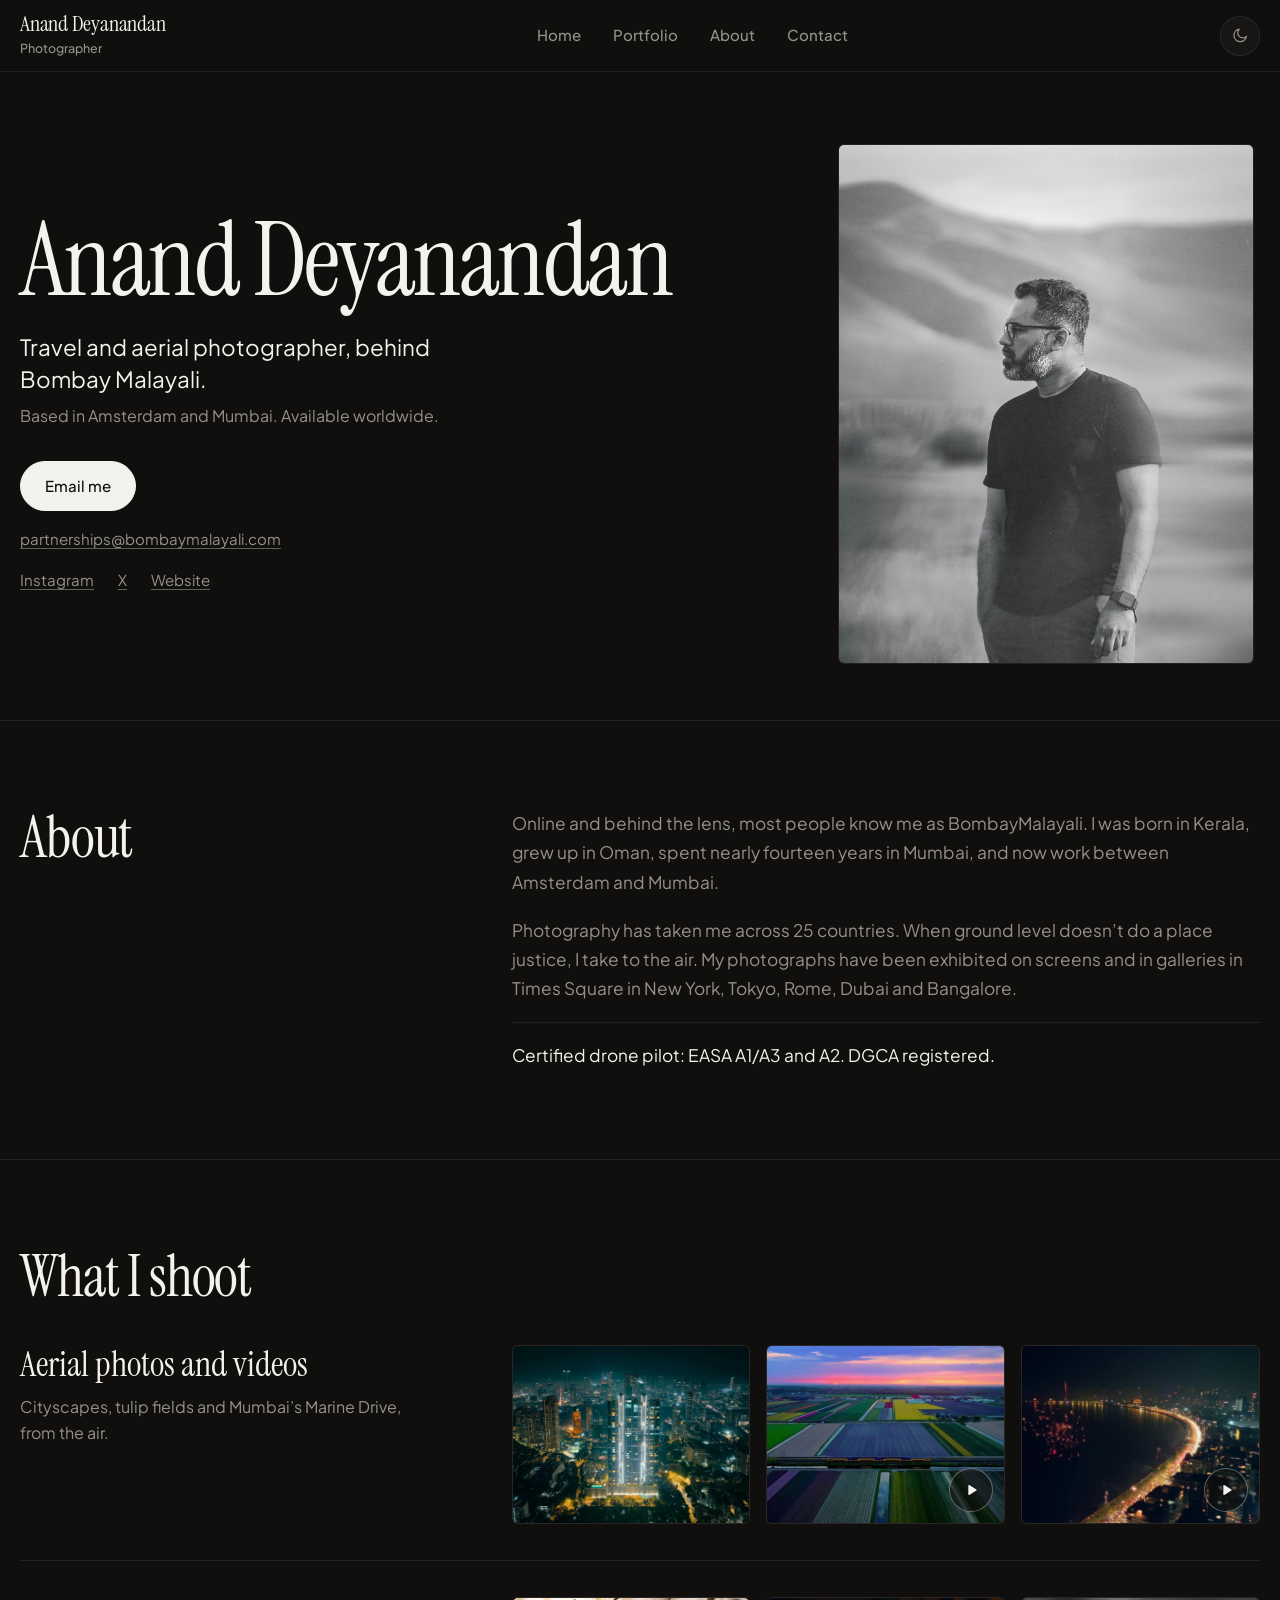
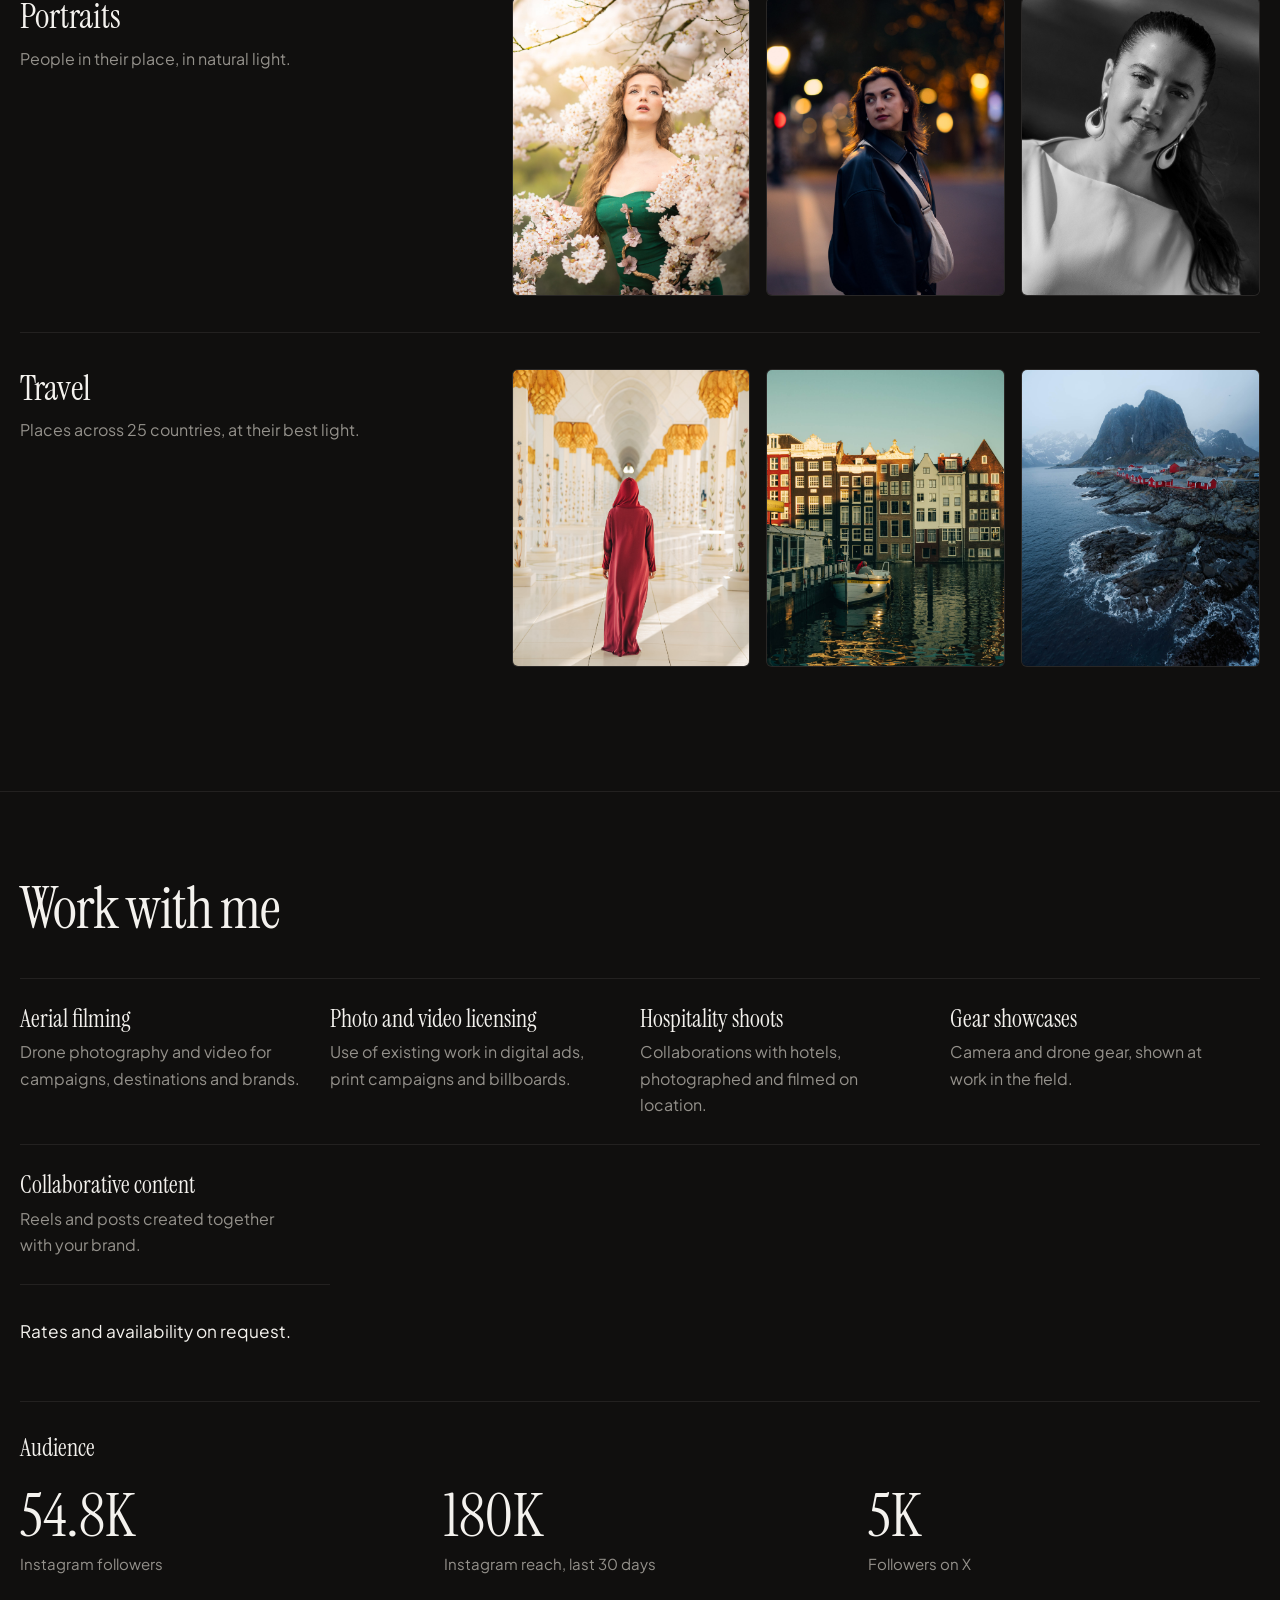
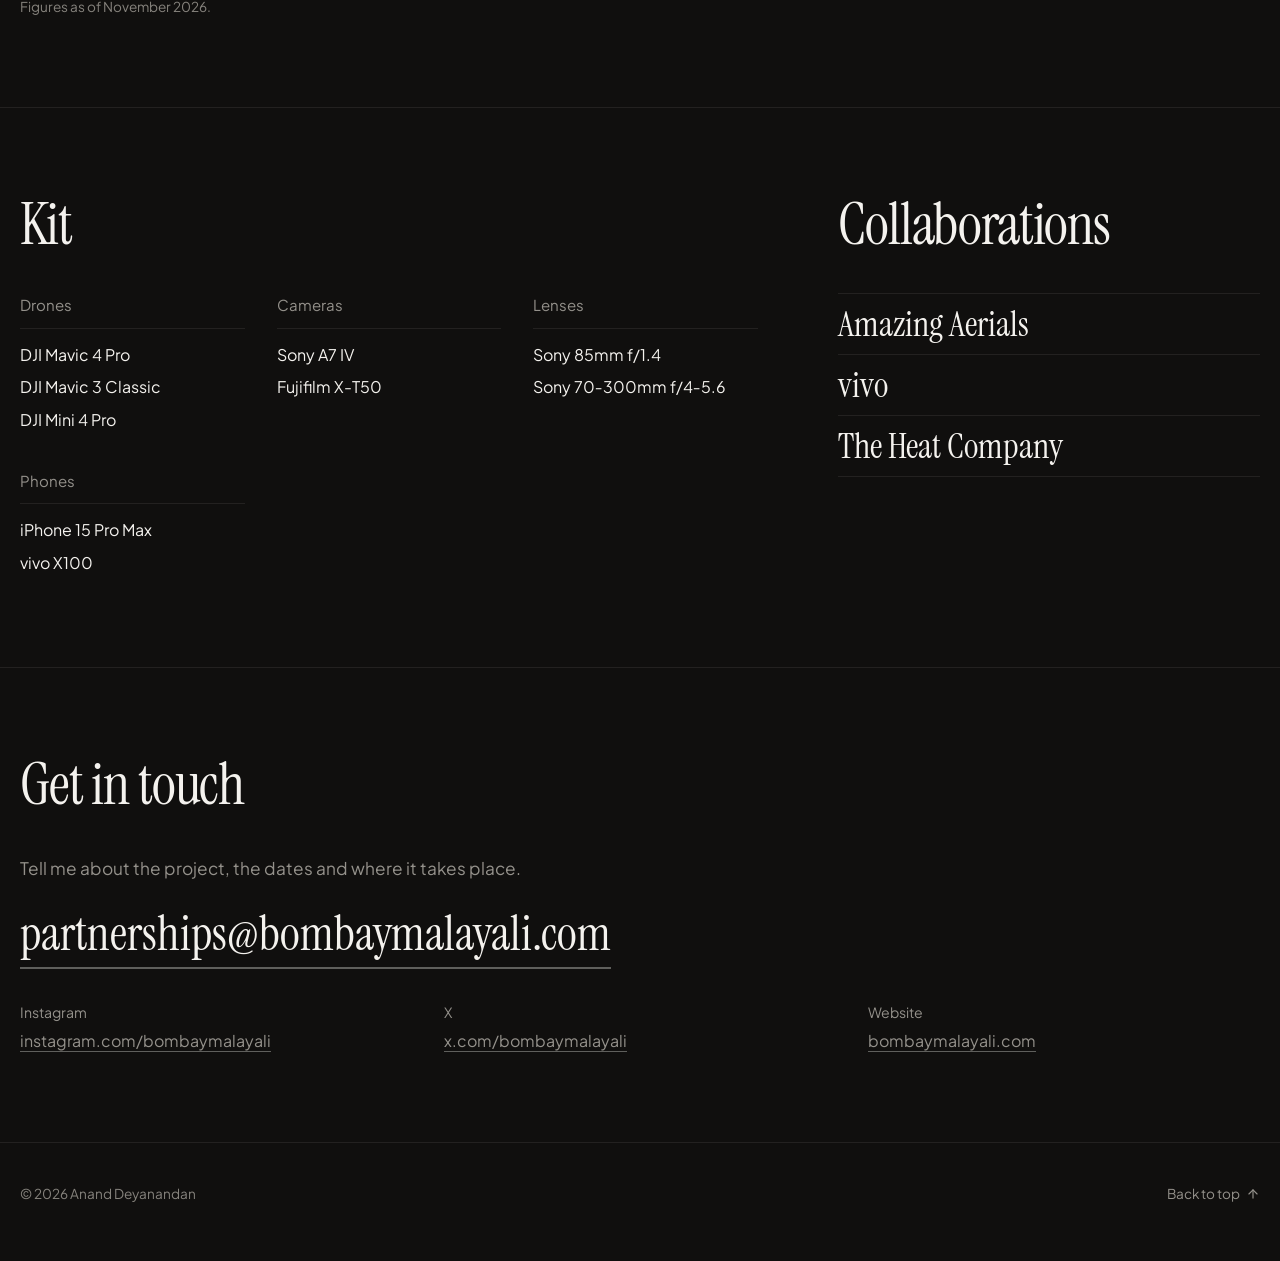
==== partnership.html @ 23b26731 "partnership changes" ====
<!doctype html>
<html lang="en" data-theme="dark">
<head>
  <meta charset="utf-8">
  <meta name="viewport" content="width=device-width, initial-scale=1">

  <!-- ============================================================
       PARTNERSHIPS / MEDIA KIT · private page
       Not linked anywhere on the site, not in the sitemap, and the
       line below asks search engines never to list it. Share the
       link directly with brands.
       ============================================================ -->
  <meta name="robots" content="noindex, nofollow">
  <title>Partnerships | Anand Deyanandan</title>
  <meta name="description" content="Anand Deyanandan, travel and aerial photographer behind Bombay Malayali: audience, work and collaborations for brands.">
  <meta name="author" content="Anand Deyanandan">

  <!-- Link previews when you send this page to a brand -->
  <meta property="og:type" content="website">
  <meta property="og:title" content="Anand Deyanandan, partnerships">
  <meta property="og:description" content="Travel and aerial photographer behind Bombay Malayali. Based in Amsterdam and Mumbai, available worldwide.">
  <meta property="og:image" content="https://bombaymalayali.com/images/aerial/aerial-7.jpg">
  <meta name="twitter:card" content="summary_large_image">

  <meta name="theme-color" content="#100f0e">

  <link rel="preconnect" href="https://fonts.googleapis.com">
  <link rel="preconnect" href="https://fonts.gstatic.com" crossorigin>
  <link href="https://fonts.googleapis.com/css2?family=Instrument+Serif:ital@0;1&family=Plus+Jakarta+Sans:wght@300;400;500;600;700&display=swap" rel="stylesheet">
  <link rel="stylesheet" href="styles.css">
  <link rel="stylesheet" href="partners.css">
</head>

<body class="page-partners" id="top">

  <header class="nav">
    <div class="wrap nav-inner">
      <a class="brand" href="index.html" aria-label="Anand Deyanandan, home page">
        <span class="brand-title serif">Anand Deyanandan</span>
        <span class="brand-subtitle">Photographer</span>
      </a>

      <nav aria-label="Main Navigation">
        <ul class="nav-links">
          <li><a href="index.html">Home</a></li>
          <li><a href="portfolio.html">Portfolio</a></li>
          <li><a href="index.html#about">About</a></li>
          <li><a href="#contact">Contact</a></li>
        </ul>
      </nav>

      <div class="nav-actions">
        <button class="theme-btn" id="themeBtn" type="button" aria-label="Toggle light and dark theme" title="Toggle theme">
          <svg class="icon-moon" viewBox="0 0 24 24" fill="none" stroke="currentColor" stroke-width="1.8" stroke-linecap="round" stroke-linejoin="round" aria-hidden="true">
            <path d="M21 12.8A8.5 8.5 0 1 1 11.2 3a6.6 6.6 0 0 0 9.8 9.8z"/>
          </svg>
          <svg class="icon-sun" viewBox="0 0 24 24" fill="none" stroke="currentColor" stroke-width="1.8" stroke-linecap="round" stroke-linejoin="round" aria-hidden="true">
            <circle cx="12" cy="12" r="4"/>
            <path d="M12 2v2M12 20v2M4.9 4.9l1.4 1.4M17.7 17.7l1.4 1.4M2 12h2M20 12h2M4.9 19.1l1.4-1.4M17.7 6.3l1.4-1.4"/>
          </svg>
        </button>
      </div>
    </div>
  </header>

  <main id="mainContent">

    <!-- ============================================================
         1. INTRODUCTION
         ============================================================ -->
    <section class="kit-intro" aria-label="Introduction">
      <div class="wrap kit-intro-grid">
        <div class="kit-intro-text">
          <h1 class="kit-name serif">Anand Deyanandan</h1>
          <p class="kit-role">Travel and aerial photographer, behind Bombay Malayali.</p>
          <p class="kit-base">Based in Amsterdam and Mumbai. Available worldwide.</p>

          <div class="kit-actions">
            <a class="kit-button kit-button-primary" href="mailto:partnerships@bombaymalayali.com?subject=Partnership%20enquiry">Email me</a>
          </div>
          <p class="kit-email"><a href="mailto:partnerships@bombaymalayali.com?subject=Partnership%20enquiry">partnerships@bombaymalayali.com</a></p>
          <ul class="kit-links" aria-label="Elsewhere">
            <li><a href="https://instagram.com/bombaymalayali" target="_blank" rel="noopener noreferrer">Instagram</a></li>
            <li><a href="https://x.com/bombaymalayali" target="_blank" rel="noopener noreferrer">X</a></li>
            <li><a href="https://bombaymalayali.com">Website</a></li>
          </ul>
        </div>

        <figure class="kit-intro-photo">
          <img src="images/anand.jpg" width="1215" height="1823" alt="Anand Deyanandan">
        </figure>
      </div>

    </section>

    <!-- ============================================================
         2. ABOUT (from the About section of the home page)
         ============================================================ -->
    <section class="kit-section kit-about" aria-labelledby="about-title">
      <div class="wrap kit-about-grid">
        <h2 class="kit-title serif" id="about-title">About</h2>
        <div class="kit-about-text">
          <p>Online and behind the lens, most people know me as BombayMalayali. I was born in Kerala, grew up in Oman, spent nearly fourteen years in Mumbai, and now work between Amsterdam and Mumbai.</p>
          <p>Photography has taken me across 25 countries. When ground level doesn’t do a place justice, I take to the air. My photographs have been exhibited on screens and in galleries in Times Square in New York, Tokyo, Rome, Dubai and Bangalore.</p>
          <p class="kit-credentials">Certified drone pilot: EASA A1/A3 and A2. DGCA registered.</p>
        </div>
      </div>
    </section>

    <!-- ============================================================
         3. WHAT I SHOOT
         ============================================================ -->
    <section class="kit-section kit-shoot" aria-labelledby="shoot-title">
      <div class="wrap">
        <h2 class="kit-title serif" id="shoot-title">What I shoot</h2>

        <div class="kit-pillar">
          <div class="kit-pillar-text">
            <h3 class="serif">Aerial photos and videos</h3>
            <p>Cityscapes, tulip fields and Mumbai’s Marine Drive, from the air.</p>
          </div>
          <div class="kit-pillar-media kit-media-wide">
            <img src="images/aerial/aerial-4.jpg" width="2000" height="1498" loading="lazy" alt="Lit towers of a city skyline at night, seen from the air">
            <div class="kit-video">
              <video src="images/aerial/clip-1.mp4" poster="images/partners/tulip-fields.jpg" muted loop playsinline preload="none" aria-label="Video: tulip fields in stripes of colour at sunset, with a train crossing"></video>
              <button class="kit-video-toggle" type="button" aria-label="Pause video" hidden>
                <svg class="icon-pause" viewBox="0 0 24 24" fill="currentColor" aria-hidden="true"><rect x="6" y="5" width="4" height="14" rx="1"/><rect x="14" y="5" width="4" height="14" rx="1"/></svg>
                <svg class="icon-play" viewBox="0 0 24 24" fill="currentColor" aria-hidden="true"><path d="M8 5.5v13a1 1 0 0 0 1.5.86l10.5-6.5a1 1 0 0 0 0-1.72L9.5 4.64A1 1 0 0 0 8 5.5z"/></svg>
              </button>
            </div>
            <div class="kit-video">
              <video src="images/aerial/clip-4.mp4" poster="images/partners/coast-at-night.jpg" muted loop playsinline preload="none" aria-label="Video: Marine Drive in Mumbai at night, with fireworks over the sea"></video>
              <button class="kit-video-toggle" type="button" aria-label="Pause video" hidden>
                <svg class="icon-pause" viewBox="0 0 24 24" fill="currentColor" aria-hidden="true"><rect x="6" y="5" width="4" height="14" rx="1"/><rect x="14" y="5" width="4" height="14" rx="1"/></svg>
                <svg class="icon-play" viewBox="0 0 24 24" fill="currentColor" aria-hidden="true"><path d="M8 5.5v13a1 1 0 0 0 1.5.86l10.5-6.5a1 1 0 0 0 0-1.72L9.5 4.64A1 1 0 0 0 8 5.5z"/></svg>
              </button>
            </div>
          </div>
        </div>

        <div class="kit-pillar">
          <div class="kit-pillar-text">
            <h3 class="serif">Portraits</h3>
            <p>People in their place, in natural light.</p>
          </div>
          <div class="kit-pillar-media kit-media-tall">
            <img src="images/portraits/portrait-1.jpg" width="1500" height="2000" loading="lazy" alt="A woman in a green dress among cherry blossoms">
            <img src="images/portraits/portrait-6.jpg" width="1500" height="2000" loading="lazy" alt="A woman on a city street at dusk, lights behind her">
            <img src="images/portraits/portrait-16.jpg" width="1500" height="2000" loading="lazy" alt="Black-and-white portrait of a woman in a white top">
          </div>
        </div>

        <div class="kit-pillar">
          <div class="kit-pillar-text">
            <h3 class="serif">Travel</h3>
            <p>Places across 25 countries, at their best light.</p>
          </div>
          <div class="kit-pillar-media kit-media-tall">
            <img src="images/travel/travel-1.jpg" width="1335" height="2000" loading="lazy" alt="A figure in a red robe walking through a white marble hall with golden columns">
            <img src="images/travel/travel-35.jpg" width="1500" height="2000" loading="lazy" alt="Canal houses reflected in still water">
            <img src="images/travel/travel-54.jpg" width="1333" height="2000" loading="lazy" alt="Mountains rising over a rocky coastline">
          </div>
        </div>
      </div>
    </section>

    <!-- ============================================================
         4. REELS · hidden until filled in
         To show this section:
           1. remove the word "hidden" from the <section> tag below,
           2. copy the example reel out of the comment into the grid,
              once per reel, and replace every [INSERT ...].
         ============================================================ -->
    <section class="kit-section kit-reels" aria-labelledby="reels-title" hidden>
      <div class="wrap">
        <h2 class="kit-title serif" id="reels-title">Reels</h2>
        <div class="kit-reels-grid">
          <!-- Example reel (copy without the comment marks):
          <article class="kit-reel">
            <video src="[INSERT VIDEO FILE, e.g. images/reels/reel-1.mp4]" muted loop playsinline autoplay preload="metadata" aria-hidden="true"></video>
            <dl>
              <div><dt>Views</dt><dd>[INSERT VIEWS]</dd></div>
              <div><dt>Likes</dt><dd>[INSERT LIKES]</dd></div>
              <div><dt>Shares</dt><dd>[INSERT SHARES]</dd></div>
            </dl>
            <a href="[INSERT INSTAGRAM REEL LINK]">Watch on Instagram</a>
          </article>
          -->
        </div>
      </div>
    </section>

    <!-- ============================================================
         5. WORK WITH ME
         ============================================================ -->
    <section class="kit-section kit-work" aria-labelledby="work-title">
      <div class="wrap">
        <h2 class="kit-title serif" id="work-title">Work with me</h2>
        <ul class="kit-services">
          <li>
            <h3 class="serif">Aerial filming</h3>
            <p>Drone photography and video for campaigns, destinations and brands.</p>
          </li>
          <li>
            <h3 class="serif">Photo and video licensing</h3>
            <p>Use of existing work in digital ads, print campaigns and billboards.</p>
          </li>
          <li>
            <h3 class="serif">Hospitality shoots</h3>
            <p>Collaborations with hotels, photographed and filmed on location.</p>
          </li>
          <li>
            <h3 class="serif">Gear showcases</h3>
            <p>Camera and drone gear, shown at work in the field.</p>
          </li>
          <li>
            <h3 class="serif">Collaborative content</h3>
            <p>Reels and posts created together with your brand.</p>
          </li>
        </ul>
        <p class="kit-rates">Rates and availability on request.</p>

        <!-- Audience figures. Update the numbers and the date together.
             To add a figure, copy one <div> block. -->
        <div class="kit-audience">
          <h3 class="serif">Audience</h3>
          <dl class="kit-figures">
            <div>
              <dt>Instagram followers</dt>
              <dd class="serif">54.8K</dd>
            </div>
            <div>
              <dt>Instagram reach, last 30 days</dt>
              <dd class="serif">180K</dd>
            </div>
            <div>
              <dt>Followers on X</dt>
              <dd class="serif">5K</dd>
            </div>
          </dl>
          <p class="kit-note">Figures as of November 2026.</p>
        </div>
      </div>
    </section>

    <!-- ============================================================
         6. KIT AND COLLABORATIONS
         ============================================================ -->
    <section class="kit-section kit-details" aria-label="Kit and collaborations">
      <div class="wrap kit-details-grid">
        <div>
          <h2 class="kit-title serif">Kit</h2>
          <dl class="kit-gear">
            <div>
              <dt>Drones</dt>
              <dd>DJI Mavic 4 Pro</dd>
              <dd>DJI Mavic 3 Classic</dd>
              <dd>DJI Mini 4 Pro</dd>
            </div>
            <div>
              <dt>Cameras</dt>
              <dd>Sony A7 IV</dd>
              <dd>Fujifilm X-T50</dd>
            </div>
            <div>
              <dt>Lenses</dt>
              <dd>Sony 85mm f/1.4</dd>
              <dd>Sony 70‑300mm f/4‑5.6</dd>
            </div>
            <div>
              <dt>Phones</dt>
              <dd>iPhone 15 Pro Max</dd>
              <dd>vivo X100</dd>
            </div>
          </dl>
        </div>

        <div>
          <h2 class="kit-title serif">Collaborations</h2>
          <ul class="kit-brands">
            <li class="serif">Amazing Aerials</li>
            <li class="serif">vivo</li>
            <li class="serif">The Heat Company</li>
          </ul>
        </div>
      </div>
    </section>

    <!-- ============================================================
         7. CONTACT
         ============================================================ -->
    <section class="kit-section kit-contact" id="contact" aria-labelledby="contact-title">
      <div class="wrap">
        <h2 class="kit-title serif" id="contact-title">Get in touch</h2>
        <p class="kit-contact-line">Tell me about the project, the dates and where it takes place.</p>
        <a class="kit-contact-email serif" href="mailto:partnerships@bombaymalayali.com?subject=Partnership%20enquiry">partnerships@bombaymalayali.com</a>
        <dl class="kit-contact-links">
          <div><dt>Instagram</dt><dd><a href="https://instagram.com/bombaymalayali" target="_blank" rel="noopener noreferrer">instagram.com/bombaymalayali</a></dd></div>
          <div><dt>X</dt><dd><a href="https://x.com/bombaymalayali" target="_blank" rel="noopener noreferrer">x.com/bombaymalayali</a></dd></div>
          <div><dt>Website</dt><dd><a href="https://bombaymalayali.com">bombaymalayali.com</a></dd></div>
        </dl>
      </div>
    </section>

  </main>

  <footer class="footer">
    <div class="wrap footer-inner">
      <div>&copy; <span id="year">2026</span> Anand Deyanandan</div>
      <div>
        <a class="back-to-top" href="#top">
          <span>Back to top</span>
          <svg width="14" height="14" viewBox="0 0 24 24" fill="none" stroke="currentColor" stroke-width="2" stroke-linecap="round" stroke-linejoin="round" aria-hidden="true">
            <line x1="12" y1="19" x2="12" y2="5"/>
            <polyline points="5 12 12 5 19 12"/>
          </svg>
        </a>
      </div>
    </div>
  </footer>

  <script src="photos.js"></script>
  <script src="common.js"></script>
  <script>
    /* Aerial videos: play while on screen, each with its own pause button.
       Visitors who ask for less motion or less data see the still cover,
       and can start a video with the same button. */
    document.querySelectorAll(".kit-video").forEach(box => {
      const video = box.querySelector("video");
      const toggle = box.querySelector(".kit-video-toggle");
      let userPaused = LOW_MOTION;
      const show = playing => {
        toggle.classList.toggle("is-paused", !playing);
        toggle.setAttribute("aria-label", playing ? "Pause video" : "Play video");
      };
      toggle.hidden = false;
      show(false);
      video.addEventListener("playing", () => show(true));
      video.addEventListener("pause", () => show(false));
      toggle.addEventListener("click", () => {
        userPaused = !video.paused;
        if (video.paused) { video.preload = "auto"; video.play().catch(() => {}); }
        else video.pause();
      });
      if ("IntersectionObserver" in window) {
        new IntersectionObserver(([entry]) => {
          if (entry.isIntersecting && !userPaused) { video.preload = "auto"; video.play().catch(() => {}); }
          else if (!entry.isIntersecting) video.pause();
        }, { threshold: 0.3 }).observe(video);
      }
    });
  </script>
</body>
</html>
---- styles.css ----
/* Hallmark · checked: 2026-10-31 · genre: editorial (inferred)
 * floor: 0 open · fixed: 18 (7a, 10a, 11, 18, 26b, 29, 34, 38iii, 39b, 40, 44d, 48, 49b, 54, 63, 67, 75, F1, F24) · structural: 4 printed (42, 44c, 58, 79)
 * dismissed: 62 (portfolio tiles: the hidden text is the hover caption repeating each photo's label, not content) · 39b (photo tiles are buttons, not sized controls) · 83 (a portfolio page is the photographs)
 * answered: 19 (copyright line kept, owner's words)
 * built: the project · redesign: polish · v2.0.0 */

/* ============================================================
   DESIGN SYSTEM & COLOR PALETTE
   ============================================================ */
:root {
  --font-sans: "Plus Jakarta Sans", system-ui, -apple-system, sans-serif;
  --font-serif: "Instrument Serif", Georgia, serif;
  --font-mono: ui-monospace, SFMono-Regular, Menlo, monospace;

  /* Text and scrims laid over photographs (same in both themes) */
  --on-photo: #f6f3ee;
  --on-photo-muted: rgba(246, 243, 238, 0.8);
  --scrim-strong: rgba(16, 15, 14, 0.85);
  --scrim-weak: rgba(16, 15, 14, 0.18);
  --badge-bg: rgba(16, 15, 14, 0.6);
  --badge-edge: rgba(246, 243, 238, 0.35);
  --shadow-lift: rgba(0, 0, 0, 0.25);
  --shadow-deep: rgba(0, 0, 0, 0.7);

  /* Full-screen viewer (always dark) */
  --lb-backdrop: rgba(10, 9, 8, 0.95);
  --lb-card-1: #201e1d;
  --lb-card-2: #100f0e;
  --lb-muted: #94918b;
  --lb-edge: rgba(246, 243, 238, 0.14);
  --lb-edge-hover: rgba(246, 243, 238, 0.4);
  --lb-ctrl: rgba(246, 243, 238, 0.08);
  --lb-ctrl-hover: rgba(246, 243, 238, 0.2);
}

:root,
:root[data-theme="dark"] {
  /* Near-neutral darkroom black: red >= blue, so photos keep their true colour */
  --bg: #100f0e;
  --surface: #171615;
  --surface-raised: #201e1d;
  --surface-subtle: #2a2826;
  --text: #f4f2ee;
  --text-muted: #94918b;     /* neutral stone grey */
  --text-faint: #86837d;
  --line: rgba(244, 242, 238, 0.08);
  --line-hover: rgba(244, 242, 238, 0.2);
  --line-strong: rgba(244, 242, 238, 0.35);
  --accent: #c7a77b;         /* muted bronze */
  --accent-dim: rgba(199, 167, 123, 0.12);
  --overlay-shadow: rgba(0, 0, 0, 0.85);
  --ph-tone-1: #201e1d;
  --ph-tone-2: #171615;
  --hero-shade-mid: rgba(16, 15, 14, 0.4);
  --hero-shade-top: rgba(16, 15, 14, 0.7);
  --hero-shade-mid-video: rgba(16, 15, 14, 0.15);   /* lighter shade while the night video plays */
  --hero-shade-top-video: rgba(16, 15, 14, 0.3);
  /* Hero background image slot. Replace 'none' with url("images/hero.jpg") */
  --hero-image: none;
}

:root[data-theme="light"] {
  /* Unbleached archival paper */
  --bg: #f4f1ea;
  --surface: #eae6dc;
  --surface-raised: #dfdbcf;
  --surface-subtle: #d3cfc2;
  --text: #171614;
  --text-muted: #615d57;
  --text-faint: #6b675f;
  --line: rgba(23, 22, 20, 0.08);
  --line-hover: rgba(23, 22, 20, 0.2);
  --line-strong: rgba(23, 22, 20, 0.35);
  --accent: #845626;         /* umber, dark enough to read on paper */
  --accent-dim: rgba(132, 86, 38, 0.12);
  --overlay-shadow: rgba(0, 0, 0, 0.35);
  --ph-tone-1: #e2ded4;
  --ph-tone-2: #d6d2c6;
  --hero-shade-mid: rgba(244, 241, 234, 0.3);
  --hero-shade-top: rgba(244, 241, 234, 0.6);
  --hero-image: none;
}

/* Reset & Base */
*, *::before, *::after {
  box-sizing: border-box;
  margin: 0;
  padding: 0;
}

html {
  scroll-behavior: smooth;
  scroll-padding-top: 5rem;
  font-size: 16px;
  -webkit-tap-highlight-color: transparent;
  overflow-x: clip;
}

body {
  background-color: var(--bg);
  color: var(--text);
  font-family: var(--font-sans);
  font-size: 1rem;
  line-height: 1.65;
  font-weight: 400;
  -webkit-font-smoothing: antialiased;
  -moz-osx-font-smoothing: grayscale;
  overflow-x: clip;
  transition: background-color 0.3s ease, color 0.3s ease;
}

a {
  color: inherit;
  text-decoration: none;
}

button {
  font: inherit;
  color: inherit;
  border: none;
  background: none;
  cursor: pointer;
}

img, video {
  display: block;
  max-width: 100%;
}

:focus-visible {
  outline: 2px solid var(--accent);
  outline-offset: 3px;
}

.wrap {
  width: min(100% - 2.5rem, 1360px);
  margin-inline: auto;
}

.serif {
  font-family: var(--font-serif);
  font-weight: 400;
  font-style: normal;
}

.italic {
  font-style: italic;
}

/* ============================================================
   NAVIGATION
   ============================================================ */
.nav {
  position: fixed;
  inset: 0 0 auto 0;
  z-index: 100;
  height: 4.5rem;
  display: flex;
  align-items: center;
  background: color-mix(in srgb, var(--bg) 80%, transparent);
  backdrop-filter: blur(14px);
  -webkit-backdrop-filter: blur(14px);
  border-bottom: 1px solid var(--line);
  transition: background 0.3s ease, border-color 0.3s ease;
}

.nav-inner {
  display: flex;
  align-items: center;
  justify-content: space-between;
  gap: 1rem;
}

.brand {
  display: flex;
  flex-direction: column;
  gap: 0.1rem;
}

.brand-title {
  font-size: 1.35rem;
  letter-spacing: -0.01em;
  line-height: 1.1;
  color: var(--text);
}

.brand-subtitle {
  font-size: 0.78rem;
  color: var(--text-muted);
  font-weight: 500;
}

.nav-links {
  display: flex;
  align-items: center;
  gap: 2rem;
  list-style: none;
}

.nav-links a {
  font-size: 0.94rem;
  font-weight: 500;
  color: var(--text-muted);
  transition: color 0.2s ease;
  position: relative;
  padding-block: 0.25rem;
}

.nav-links a::after {
  content: "";
  position: absolute;
  bottom: 0;
  left: 0;
  width: 100%;
  height: 1px;
  background: var(--accent);
  transform: scaleX(0);
  transform-origin: left;
  transition: transform 0.25s ease;
}

.nav-links a:hover {
  color: var(--text);
}

.nav-links a:hover::after,
.nav-links a:focus-visible::after {
  transform: scaleX(1);
}

.nav-actions {
  display: flex;
  align-items: center;
  gap: 1rem;
}

.theme-btn {
  width: 2.5rem;
  height: 2.5rem;
  border-radius: 50%;
  border: 1px solid var(--line);
  background: var(--surface);
  display: grid;
  place-items: center;
  color: var(--text-muted);
  transition: border-color 0.2s ease, color 0.2s ease, transform 0.2s ease;
}

.theme-btn:hover {
  border-color: var(--line-strong);
  color: var(--text);
  transform: rotate(15deg);
}

.theme-btn svg {
  width: 1.1rem;
  height: 1.1rem;
}

:root[data-theme="dark"] .icon-sun { display: none; }
:root[data-theme="light"] .icon-moon { display: none; }

/* Mobile Nav Bar */
@media (max-width: 720px) {
  .nav {
    height: 4rem;
  }
  .brand-title {
    font-size: 1.15rem;
  }
  .brand-subtitle {
    display: none;
  }
  .nav-links {
    gap: 1.1rem;
  }
  .nav-links a {
    font-size: 0.85rem;
  }
  .theme-btn {
    width: 2.15rem;
    height: 2.15rem;
  }
  .filter-wrapper {
    top: 4rem;
  }
}

@media (max-width: 560px) {
  .brand {
    display: none;
  }
  .nav-inner {
    justify-content: space-between;
  }
  nav[aria-label="Main Navigation"] {
    flex: 1;
  }
  .nav-links {
    justify-content: space-between;
  }
}

@media (max-width: 480px) {
  .nav-links li:first-child {
    display: none;
  }
  .nav-links {
    gap: 0.85rem;
  }
}

/* ============================================================
   HERO SECTION
   ============================================================ */
.hero {
  position: relative;
  min-height: 100svh;
  display: flex;
  flex-direction: column;
  justify-content: flex-end;
  padding: 7rem 0 4rem;
  overflow: hidden;
  /* Bottom layer: the photo, shown at once (and kept if the video never plays) */
  background: var(--hero-image) center/cover no-repeat, var(--bg);
}

/* Next layer: the video, faded in once it is really playing */
.hero-video {
  position: absolute;
  inset: 0;
  z-index: 0;
  width: 100%;
  height: 100%;
  object-fit: cover;
  opacity: 0;
  transition: opacity 1.2s ease;
  pointer-events: none;
  filter: brightness(1.3);   /* lifts the night footage; the shade above keeps the text readable */
}

.hero-video.is-playing {
  opacity: 1;
}

/* Registered so the shade can fade at the same pace as the video */
@property --hero-shade-mid {
  syntax: "<color>";
  inherits: true;
  initial-value: transparent;
}

@property --hero-shade-top {
  syntax: "<color>";
  inherits: true;
  initial-value: transparent;
}

.hero {
  transition: --hero-shade-mid 1.2s ease, --hero-shade-top 1.2s ease;
}

.hero::before {
  transition: opacity 1.2s ease;
}

/* The night footage is darker than the photo, so while it plays the shade eases off
   (dark theme). The photo keeps the stronger shade, which its snow needs. */
:root[data-theme="dark"] .hero:has(.hero-video.is-playing) {
  --hero-shade-mid: var(--hero-shade-mid-video);
  --hero-shade-top: var(--hero-shade-top-video);
}

:root[data-theme="dark"] .hero:has(.hero-video.is-playing)::before {
  opacity: 0.45;
}

/* Above the photo and video: the shade that keeps the name readable (both themes) */
.hero::after {
  content: "";
  position: absolute;
  inset: 0;
  z-index: 1;
  background: linear-gradient(to top, var(--bg) 0%, var(--hero-shade-mid) 45%, var(--hero-shade-top) 100%);
  pointer-events: none;
}

/* Ambient filmic texture overlay */
.hero::before {
  content: "";
  position: absolute;
  inset: 0;
  z-index: 1;
  background: radial-gradient(circle at 50% 50%, transparent 50%, var(--bg) 110%);
  pointer-events: none;
  opacity: 0.8;
}

.hero-content {
  position: relative;
  z-index: 2;
}

.hero-title {
  font-size: clamp(3.2rem, 11.5vw, 9.8rem);
  line-height: 0.88;
  letter-spacing: -0.025em;
  color: var(--text);
  margin-bottom: 2rem;
  animation: riseIn 1.1s cubic-bezier(0.16, 1, 0.3, 1) both;
}

.hero-title span {
  display: block;
}

.hero-title .hero-last {
  padding-left: clamp(0.5rem, 5vw, 4.5rem);
}

.hero-bottom-row {
  display: flex;
  flex-wrap: wrap;
  align-items: flex-end;
  justify-content: space-between;
  gap: 2rem;
  padding-top: 1.5rem;
  border-top: 1px solid var(--line);
  animation: fadeIn 1.2s ease-out 0.2s both;
}

.hero-meta {
  max-width: 38ch;
}

.hero-tagline {
  font-size: 1.05rem;
  color: var(--text-muted);
  line-height: 1.5;
  margin-bottom: 0.5rem;
}

.hero-quick-filters {
  display: flex;
  flex-wrap: wrap;
  align-items: center;
  gap: 0.5rem 1.25rem;
  list-style: none;
}

.hero-quick-filters .label {
  font-size: 0.88rem;
  color: var(--text-muted);
  margin-right: -0.5rem;
}

.hero-quick-filters a {
  font-size: 0.88rem;
  color: var(--text-muted);
  padding-bottom: 0.15rem;
  border-bottom: 1px solid transparent;
  transition: color 0.2s ease, border-color 0.2s ease;
}

.hero-quick-filters a:hover {
  color: var(--accent);
  border-color: var(--accent);
}

/* Subtle scroll indicator */
.scroll-cue {
  display: inline-flex;
  align-items: center;
  gap: 0.65rem;
  font-size: 0.88rem;
  color: var(--text-muted);
  transition: color 0.2s ease, transform 0.2s ease;
}

.scroll-cue:hover {
  color: var(--text);
  transform: translateY(2px);
}

.scroll-line {
  width: 24px;
  height: 1px;
  background: var(--line-strong);
  position: relative;
  overflow: hidden;
}

.scroll-line::after {
  content: "";
  position: absolute;
  inset: 0;
  background: var(--accent);
  transform: translateX(-100%);
  animation: pulseScroll 2s infinite cubic-bezier(0.65, 0, 0.35, 1);
}

/* Hero video pause/play, beside the scroll cue */
.hero-controls {
  display: flex;
  align-items: center;
  gap: 1.25rem;
}

.hero-video-toggle {
  width: 2.75rem;
  height: 2.75rem;
  border-radius: 50%;
  border: 1px solid var(--line-strong);
  background: color-mix(in srgb, var(--bg) 55%, transparent);
  display: grid;
  place-items: center;
  color: var(--text-muted);
  transition: color 0.2s ease, border-color 0.2s ease;
}

.hero-video-toggle:hover {
  color: var(--text);
  border-color: var(--text-muted);
}

.hero-video-toggle:active {
  opacity: 0.8;
}

.hero-video-toggle svg {
  width: 1rem;
  height: 1rem;
}

.hero-video-toggle .icon-play,
.hero-video-toggle.is-paused .icon-pause {
  display: none;
}

.hero-video-toggle.is-paused .icon-play {
  display: block;
}

.scroll-cue:hover .scroll-line::after,
.scroll-cue:focus-visible .scroll-line::after {
  animation-play-state: paused;
}

@keyframes pulseScroll {
  0% { transform: translateX(-100%); }
  50% { transform: translateX(0%); }
  100% { transform: translateX(100%); }
}

@keyframes riseIn {
  from { opacity: 0; transform: translateY(2.5rem); }
  to { opacity: 1; transform: translateY(0); }
}

@keyframes fadeIn {
  from { opacity: 0; }
  to { opacity: 1; }
}

/* ============================================================
   PORTFOLIO SECTION
   ============================================================ */
.section {
  padding: 6.5rem 0;
  position: relative;
}

.section-header {
  display: flex;
  flex-direction: column;
  gap: 0.75rem;
  margin-bottom: 2.75rem;
}

.section-title-row {
  display: flex;
  flex-wrap: wrap;
  align-items: baseline;
  justify-content: space-between;
  gap: 1rem 2rem;
}

.section-title {
  font-size: clamp(2.4rem, 6vw, 4.2rem);
  line-height: 1;
  letter-spacing: -0.02em;
  color: var(--text);
}

.section-subtitle {
  font-size: 0.95rem;
  color: var(--text-muted);
  max-width: 44ch;
}

/* Sticky Category Filter Bar */
.filter-wrapper {
  position: sticky;
  top: 4.5rem;
  z-index: 30;
  background: color-mix(in srgb, var(--bg) 92%, transparent);
  backdrop-filter: blur(12px);
  -webkit-backdrop-filter: blur(12px);
  padding: 0.85rem 0 1.25rem;
  margin-bottom: 2rem;
  border-bottom: 1px solid var(--line);
}

.filters {
  display: flex;
  align-items: center;
  gap: 0.5rem;
  overflow-x: auto;
  padding-bottom: 0.25rem;
  scrollbar-width: none;
  -ms-overflow-style: none;
}

.filters::-webkit-scrollbar {
  display: none;
}

.filter-btn {
  display: inline-flex;
  align-items: center;
  gap: 0.45rem;
  min-height: 2.75rem;
  padding: 0.5rem 1.1rem;
  border-radius: 9999px;
  font-size: 0.88rem;
  font-weight: 500;
  color: var(--text-muted);
  border: 1px solid var(--line);
  background: var(--surface);
  white-space: nowrap;
  transition: color 0.2s ease, background-color 0.2s ease, border-color 0.2s ease;
}

.filter-btn:hover {
  color: var(--text);
  border-color: var(--line-hover);
  background: var(--surface-raised);
}

.filter-btn[aria-pressed="true"] {
  background: var(--text);
  color: var(--bg);
  border-color: var(--text);
}

.filter-count {
  font-size: 0.78rem;
  opacity: 0.7;
  font-variant-numeric: tabular-nums;
}

.filter-btn[aria-pressed="true"] .filter-count {
  opacity: 0.9;
}

/* Masonry Grid */
.grid {
  columns: 3 340px;
  column-gap: 1rem;
}

@media (max-width: 1080px) {
  .grid {
    columns: 2 300px;
  }
}

@media (max-width: 620px) {
  .grid {
    columns: 1 100%;
    column-gap: 0;
  }
}

/* Gallery Tile Card */
.tile {
  position: relative;
  display: block;
  width: 100%;
  margin: 0 0 1rem;
  padding: 0;
  border: 1px solid var(--line);
  border-radius: 6px;
  overflow: hidden;
  break-inside: avoid;
  background: var(--surface);
  text-align: left;
  cursor: pointer;
  transform: translateZ(0);
  transition: border-color 0.3s ease, transform 0.3s ease, box-shadow 0.3s ease;
}

.tile:hover {
  border-color: var(--line-hover);
  transform: translateY(-2px);
  box-shadow: 0 12px 30px var(--shadow-lift);
}

.tile-media-wrapper {
  position: relative;
  width: 100%;
  overflow: hidden;
  background: var(--surface-raised);
}

.tile img,
.tile video {
  display: block;
  width: 100%;
  height: auto;
  object-fit: cover;
}

/* Filmic Overlay on Hover */
.tile-overlay {
  position: absolute;
  inset: 0;
  background: linear-gradient(to top, var(--scrim-strong) 0%, var(--scrim-weak) 50%, transparent 100%);
  opacity: 0;
  display: flex;
  flex-direction: column;
  justify-content: space-between;
  padding: 1.15rem;
  transition: opacity 0.3s cubic-bezier(0.16, 1, 0.3, 1);
  pointer-events: none;
}

.tile:hover .tile-overlay,
.tile:focus-visible .tile-overlay {
  opacity: 1;
}

.tile-top-badge {
  display: flex;
  align-items: center;
  justify-content: space-between;
  width: 100%;
}

.tile-cat-badge {
  font-size: 0.8rem;
  font-weight: 500;
  padding: 0.2rem 0.65rem;
  border-radius: 9999px;
  background: var(--badge-bg);
  color: var(--on-photo);
}

.tile-type-pill {
  display: inline-flex;
  align-items: center;
  gap: 0.3rem;
  font-size: 0.8rem;
  font-weight: 500;
  padding: 0.2rem 0.65rem;
  border-radius: 9999px;
  background: var(--badge-bg);
  color: var(--accent);
}

.tile-bottom-info {
  display: flex;
  flex-direction: column;
  gap: 0.2rem;
  color: var(--on-photo);
}

.tile-title {
  font-size: 1.05rem;
  line-height: 1.25;
  color: var(--on-photo);
  font-weight: 500;
}

.tile-action-hint {
  font-size: 0.8rem;
  color: var(--on-photo-muted);
  display: flex;
  align-items: center;
  gap: 0.35rem;
}

/* Play Icon on Video / YouTube Tiles */
.tile-play-indicator {
  position: absolute;
  inset: 0;
  display: grid;
  place-items: center;
  pointer-events: none;
  transition: transform 0.3s ease;
}

.tile:hover .tile-play-indicator {
  transform: scale(1.08);
}

.play-circle {
  width: 3.5rem;
  height: 3.5rem;
  border-radius: 50%;
  background: var(--badge-bg);
  border: 1px solid var(--badge-edge);
  display: grid;
  place-items: center;
  color: var(--on-photo);
}

.play-circle svg {
  width: 1.35rem;
  height: 1.35rem;
  fill: currentColor;
  margin-left: 2px;
}

/* Placeholder Tile Design */
.tile.is-placeholder {
  background: linear-gradient(145deg, var(--ph-tone-1) 0%, var(--ph-tone-2) 100%);
  display: flex;
  flex-direction: column;
  justify-content: flex-end;
  padding: 1.25rem;
}

.tile.is-placeholder .ph-inner {
  position: relative;
  z-index: 2;
  display: flex;
  flex-direction: column;
  gap: 0.4rem;
}

.ph-watermark {
  font-size: 0.85rem;
  color: var(--accent);
  font-weight: 600;
  display: flex;
  align-items: center;
  gap: 0.4rem;
}

.ph-title {
  font-size: 1.15rem;
  line-height: 1.2;
  color: var(--text);
}

.ph-guide {
  font-size: 0.75rem;
  color: var(--text-muted);
  line-height: 1.4;
}

.tile.is-placeholder::before {
  content: "";
  position: absolute;
  top: 1rem;
  right: 1rem;
  width: 2.25rem;
  height: 2.25rem;
  border: 1px dashed var(--line-strong);
  border-radius: 4px;
  opacity: 0.6;
}

/* ============================================================
   ABOUT SECTION
   ============================================================ */
.about-grid {
  display: grid;
  grid-template-columns: minmax(0, 1fr);
  gap: 3.5rem;
  align-items: start;
  border-top: 1px solid var(--line);
  padding-top: 5rem;
}

@media (min-width: 900px) {
  .about-grid {
    /* text on the left, photo on the right */
    grid-template-columns: minmax(0, 7fr) minmax(0, 5fr);
    gap: 5.5rem;
  }
  .about-text-content { order: 1; }
  .about-portrait-wrapper {
    order: 2;
    justify-self: end;
    width: 100%;
    max-width: 480px;
  }
}

.about-portrait-wrapper {
  position: relative;
}

.about-portrait-card {
  position: relative;
  border-radius: 6px;
  overflow: hidden;
  border: 1px solid var(--line);
  background: var(--surface);
  aspect-ratio: 4 / 5;
  max-width: 480px;
  width: 100%;
}

.about-portrait-card img {
  width: 100%;
  height: 100%;
  object-fit: cover;
  object-position: 50% 30%;   /* keeps the face in frame when the photo is cropped to 4:5 */
}

.about-portrait-placeholder {
  width: 100%;
  height: 100%;
  background:
    radial-gradient(circle at 75% 25%, var(--accent-dim) 0%, transparent 60%),
    linear-gradient(160deg, var(--surface-raised) 0%, var(--surface) 100%);
  display: flex;
  flex-direction: column;
  justify-content: space-between;
  padding: 2rem;
}

.about-portrait-placeholder .stamp {
  font-size: 0.85rem;
  color: var(--accent);
  font-weight: 600;
}

.about-portrait-placeholder .hint {
  color: var(--text-muted);
  font-size: 0.88rem;
  line-height: 1.5;
}

.about-portrait-placeholder .hint code {
  color: var(--text);
  font-family: var(--font-mono);
  font-size: 0.82rem;
  background: var(--surface-subtle);
  padding: 0.15rem 0.35rem;
  border-radius: 3px;
}

.about-text-content {
  display: flex;
  flex-direction: column;
  gap: 1.75rem;
}

.about-lead {
  font-size: clamp(1.6rem, 3.2vw, 2.35rem);
  line-height: 1.28;
  letter-spacing: -0.015em;
  color: var(--text);
}

.about-body {
  display: flex;
  flex-direction: column;
  gap: 1.25rem;
  font-size: 1.05rem;
  line-height: 1.75;
  color: var(--text-muted);
  max-width: 60ch;
}

.about-body p strong {
  color: var(--text);
  font-weight: 500;
}

/* ============================================================
   CONTACT SECTION
   ============================================================ */
.contact-section {
  border-top: 1px solid var(--line);
  padding: 7rem 0 5rem;
}

.contact-card {
  background: var(--surface);
  border: 1px solid var(--line);
  border-radius: 8px;
  padding: clamp(1.5rem, 6vw, 4.5rem);
  position: relative;
  overflow: hidden;
}

.contact-heading {
  font-size: clamp(2.2rem, 5.5vw, 3.8rem);
  line-height: 1.1;
  letter-spacing: -0.02em;
  margin-bottom: 2.25rem;
  max-width: 22ch;
}

.contact-email-link {
  display: inline-block;
  font-size: clamp(1.1rem, 5.6vw, 3.1rem);
  line-height: 1.15;
  color: var(--text);
  border-bottom: 2px solid var(--line-strong);
  padding-bottom: 0.35rem;
  white-space: nowrap;
  max-width: 100%;
  overflow-wrap: anywhere;
  transition: color 0.2s ease, border-color 0.2s ease;
}

.contact-email-link:hover {
  color: var(--accent);
  border-color: var(--accent);
}

.contact-meta-row {
  display: flex;
  flex-wrap: wrap;
  align-items: center;
  justify-content: space-between;
  gap: 1.75rem;
  margin-top: 3.5rem;
  padding-top: 2rem;
  border-top: 1px solid var(--line);
}

/* ============================================================
   FOOTER
   ============================================================ */
.footer {
  padding: 2.5rem 0 3.5rem;
  border-top: 1px solid var(--line);
  color: var(--text-faint);
  font-size: 0.85rem;
}

.footer-inner {
  display: flex;
  flex-wrap: wrap;
  align-items: center;
  justify-content: space-between;
  gap: 1.25rem;
}

.back-to-top {
  display: inline-flex;
  align-items: center;
  gap: 0.4rem;
  color: var(--text-muted);
  transition: color 0.2s ease, transform 0.2s ease;
}

.back-to-top:hover {
  color: var(--text);
  transform: translateY(-2px);
}

/* ============================================================
   FULLSCREEN LIGHTBOX MODAL
   ============================================================ */
.lightbox {
  position: fixed;
  inset: 0;
  z-index: 1000;
  display: none;
  align-items: center;
  justify-content: center;
  background: var(--lb-backdrop);
  backdrop-filter: blur(20px);
  -webkit-backdrop-filter: blur(20px);
  opacity: 0;
  transition: opacity 0.3s ease;
  touch-action: pan-y;
}

.lightbox.is-open {
  display: flex;
  opacity: 1;
}

.lb-stage-container {
  position: relative;
  width: 100%;
  height: 100%;
  display: flex;
  align-items: center;
  justify-content: center;
  padding: 5rem 1.5rem 6.5rem;
  user-select: none;
}

.lb-media-frame {
  max-width: 90vw;
  max-height: 80vh;
  display: flex;
  align-items: center;
  justify-content: center;
  position: relative;
}

.lb-media-frame img,
.lb-media-frame video {
  max-width: 100%;
  max-height: 80vh;
  width: auto;
  height: auto;
  object-fit: contain;
  border-radius: 4px;
  box-shadow: 0 25px 60px var(--shadow-deep);
  animation: zoomIn 0.35s cubic-bezier(0.16, 1, 0.3, 1) both;
}

.lb-media-frame iframe {
  width: min(88vw, 1080px);
  aspect-ratio: 16 / 9;
  border: none;
  border-radius: 4px;
  box-shadow: 0 25px 60px var(--shadow-deep);
}

.lb-placeholder-card {
  width: min(85vw, 760px);
  aspect-ratio: var(--lb-ratio, 4 / 3);
  max-height: 75vh;
  background: linear-gradient(150deg, var(--lb-card-1) 0%, var(--lb-card-2) 100%);
  border-radius: 8px;
  display: flex;
  flex-direction: column;
  justify-content: space-between;
  padding: 2.5rem;
  color: var(--on-photo);
  box-shadow: 0 25px 60px var(--shadow-deep);
  animation: zoomIn 0.35s cubic-bezier(0.16, 1, 0.3, 1) both;
}

.lb-placeholder-card .genre {
  font-size: 0.9rem;
  color: var(--accent);
  font-weight: 600;
}

.lb-placeholder-card .caption {
  font-size: 1.6rem;
  line-height: 1.3;
}

.lb-placeholder-card .instruction {
  font-size: 0.85rem;
  color: var(--lb-muted);
  border-top: 1px solid var(--lb-edge);
  padding-top: 1rem;
}

/* Lightbox Controls */
.lb-ctrl-btn {
  position: absolute;
  background: var(--lb-ctrl);
  border: 1px solid var(--lb-edge);
  color: var(--on-photo);
  width: 3.25rem;
  height: 3.25rem;
  border-radius: 50%;
  display: grid;
  place-items: center;
  transition: background 0.2s ease, border-color 0.2s ease, transform 0.2s ease;
  cursor: pointer;
  z-index: 1010;
}

.lb-ctrl-btn:hover {
  background: var(--lb-ctrl-hover);
  border-color: var(--lb-edge-hover);
}

.lb-ctrl-btn svg {
  width: 1.25rem;
  height: 1.25rem;
  stroke: currentColor;
  stroke-width: 2;
  fill: none;
}

.lb-close-btn {
  top: 1.5rem;
  right: 1.5rem;
}

.lb-prev-btn {
  left: 1.5rem;
  top: 50%;
  transform: translateY(-50%);
}

.lb-next-btn {
  right: 1.5rem;
  top: 50%;
  transform: translateY(-50%);
}

/* Lightbox Bottom Metadata Bar */
.lb-bottom-bar {
  position: absolute;
  bottom: 0;
  inset-inline: 0;
  height: 5rem;
  padding: 0 2rem;
  display: flex;
  align-items: center;
  justify-content: space-between;
  background: linear-gradient(to top, var(--lb-backdrop) 0%, transparent 100%);
  pointer-events: none;
  z-index: 1010;
}

.lb-caption-group {
  display: flex;
  flex-direction: column;
  gap: 0.15rem;
  max-width: 65%;
}

.lb-cat-tag {
  font-size: 0.8rem;
  color: var(--accent);
  font-weight: 600;
}

.lb-title-text {
  font-size: 1rem;
  color: var(--on-photo);
  white-space: nowrap;
  overflow: hidden;
  text-overflow: ellipsis;
}

.lb-counter {
  font-size: 0.85rem;
  color: var(--on-photo-muted);
  font-variant-numeric: tabular-nums;
}

@media (max-width: 768px) {
  .lb-prev-btn, .lb-next-btn {
    top: auto;
    bottom: 1.25rem;
    transform: none;
    width: 2.75rem;
    height: 2.75rem;
  }
  .lb-prev-btn {
    left: calc(50% - 3.75rem);
  }
  .lb-next-btn {
    right: calc(50% - 3.75rem);
  }
  .lb-close-btn {
    top: 1rem;
    right: 1rem;
    width: 2.75rem;
    height: 2.75rem;
  }
  .lb-bottom-bar {
    display: none;
  }
  .lb-stage-container {
    padding: 4rem 1rem 5.5rem;
  }
}

@keyframes zoomIn {
  from { opacity: 0; transform: scale(0.96); }
  to { opacity: 1; transform: scale(1); }
}

/* Accessibility / Reduced Motion */
@media (prefers-reduced-motion: reduce) {
  *, *::before, *::after {
    animation-duration: 0.01ms !important;
    animation-iteration-count: 1 !important;
    transition-duration: 0.01ms !important;
    scroll-behavior: auto !important;
  }
}
  

/* ============================================================
   ADDED: global [hidden] fix, home covers, exhibitions, page nav
   ============================================================ */
[hidden] { display: none !important; }

.nav-links a[aria-current="page"] {
  color: var(--text);
}
.nav-links a[aria-current="page"]::after {
  transform: scaleX(1);
}

/* Portfolio page keeps the Home link visible on small phones */
.page-portfolio .nav-links li:first-child {
  display: list-item;
}

/* Portfolio page: title block and gallery are separate sections */
.page-portfolio .portfolio-section {
  padding-bottom: 0;
}

.portfolio-gallery {
  padding-bottom: 6.5rem;
}

/* Home page: one cover photo per category */
.covers {
  display: grid;
  grid-template-columns: repeat(var(--cols, 4), minmax(0, 1fr));
  gap: 1rem;
  container-type: inline-size;
}

@media (max-width: 1080px) {
  .covers { grid-template-columns: repeat(2, minmax(0, 1fr)); }

  /* An odd last cover (the fifth) spans the row, at the same height as the others */
  .covers > .cover-card:last-child:nth-child(odd) {
    grid-column: 1 / -1;
    aspect-ratio: 8 / 5;
  }

  @supports (height: 1cqw) {
    .covers > .cover-card:last-child:nth-child(odd) {
      aspect-ratio: auto;
      height: calc((100cqw - 1rem) / 2 * 1.25);   /* exactly one 4:5 tile tall */
    }
  }
}

.cover-card {
  position: relative;
  display: block;
  aspect-ratio: 4 / 5;
  border: 1px solid var(--line);
  border-radius: 6px;
  overflow: hidden;
  background: var(--surface);
  transition: border-color 0.3s ease, transform 0.3s ease, box-shadow 0.3s ease;
}

.cover-card:hover {
  border-color: var(--line-hover);
  transform: translateY(-2px);
  box-shadow: 0 12px 30px var(--shadow-lift);
}

.cover-card img {
  width: 100%;
  height: 100%;
  object-fit: cover;
}

.cover-card::after {
  content: "";
  position: absolute;
  inset: 0;
  background: linear-gradient(to top, var(--scrim-strong) 0%, var(--scrim-weak) 45%, transparent 70%);
  pointer-events: none;
}

.cover-label {
  position: absolute;
  inset: auto 0 0 0;
  z-index: 2;
  padding: 1.25rem;
  color: var(--on-photo);
}

.cover-name {
  font-size: 1.7rem;
  line-height: 1.1;
  color: var(--on-photo);
}

.cover-meta {
  margin-top: 0.3rem;
  font-size: 0.85rem;
  color: var(--on-photo-muted);
}

@media (max-width: 620px) {
  .cover-label { padding: 0.9rem; }
  .cover-name { font-size: 1.2rem; }
  .cover-meta { font-size: 0.78rem; }
}

.view-all {
  display: inline-flex;
  align-items: center;
  gap: 0.6rem;
  margin-top: 2.25rem;
  padding: 0.8rem 1.6rem;
  border: 1px solid var(--line-strong);
  border-radius: 9999px;
  font-size: 0.94rem;
  font-weight: 500;
  color: var(--text);
  transition: background 0.2s ease, color 0.2s ease, border-color 0.2s ease;
}

.view-all:hover {
  background: var(--text);
  color: var(--bg);
  border-color: var(--text);
}

/* Exhibitions section */
.exhibitions-section {
  border-top: 1px solid var(--line);
}

.tile-caption {
  padding: 0.85rem 1rem 1rem;
  border-top: 1px solid var(--line);
}

.tile-caption-title {
  font-size: 1.1rem;
  line-height: 1.25;
  color: var(--text);
}

.tile-caption-meta {
  margin-top: 0.15rem;
  font-size: 0.78rem;
  color: var(--text-muted);
}

/* ============================================================
   ADDED: "Follow me" row in the contact card
   ============================================================ */
.follow-label {
  display: flex;
  flex-direction: column;
  gap: 0.2rem;
}

.follow-eyebrow {
  font-size: 0.88rem;
  color: var(--text-faint);
}

.follow-handle {
  font-size: 1.15rem;
  color: var(--text);
  letter-spacing: 0.01em;
}

.social-icons {
  display: flex;
  align-items: center;
  gap: 0.75rem;
  list-style: none;
}

.social-icon {
  width: 3rem;
  height: 3rem;
  border-radius: 50%;
  border: 1px solid var(--line-strong);
  display: grid;
  place-items: center;
  color: var(--text-muted);
  transition: color 0.2s ease, border-color 0.2s ease, background 0.2s ease, transform 0.2s ease;
}

.social-icon svg {
  width: 1.2rem;
  height: 1.2rem;
}

.social-icon:hover {
  color: var(--accent);
  border-color: var(--accent);
  background: var(--accent-dim);
  transform: translateY(-2px);
}

/* ============================================================
   ADDED: pressed and disabled states for every control
   ============================================================ */
.theme-btn:active,
.filter-btn:active,
.view-all:active,
.social-icon:active,
.lb-ctrl-btn:active,
.tile:active,
.cover-card:active,
.back-to-top:active,
.contact-email-link:active,
.nav-links a:active,
.hero-quick-filters a:active {
  opacity: 0.8;
}

button:disabled,
[aria-disabled="true"] {
  opacity: 0.45;
  cursor: not-allowed;
}
---- partners.css ----
/* ============================================================
   PARTNERSHIPS / MEDIA KIT PAGE
   Uses the colours and fonts declared at the top of styles.css.
   ============================================================ */

.page-partners main {
  padding-top: 4.5rem; /* room for the fixed nav */
}

/* ---------- Introduction ---------- */
.kit-intro {
  padding: 4.5rem 0 3.5rem;
}

.kit-intro-grid {
  display: grid;
  grid-template-columns: minmax(0, 1fr);
  gap: 2.5rem;
  align-items: center;
}

@media (min-width: 900px) {
  .kit-intro-grid {
    grid-template-columns: minmax(0, 7fr) minmax(0, 4fr);
    gap: 5rem;
  }
}

.kit-name {
  font-size: clamp(3rem, 8vw, 6.5rem);
  line-height: 0.92;
  letter-spacing: -0.025em;
  color: var(--text);
  overflow-wrap: break-word;
  min-width: 0;
  margin-bottom: 1.5rem;
}

.kit-role {
  font-size: clamp(1.15rem, 2vw, 1.4rem);
  color: var(--text);
  line-height: 1.4;
  max-width: 30ch;
}

.kit-base {
  margin-top: 0.5rem;
  color: var(--text-muted);
}

.kit-actions {
  display: flex;
  flex-wrap: wrap;
  gap: 0.75rem;
  margin-top: 2rem;
}

.kit-button {
  display: inline-flex;
  align-items: center;
  min-height: 2.875rem;
  padding: 0.7rem 1.5rem;
  border: 1px solid var(--line-strong);
  border-radius: 9999px;
  font-size: 0.94rem;
  font-weight: 500;
  color: var(--text);
  transition: background-color 0.2s ease, color 0.2s ease, border-color 0.2s ease;
}

.kit-button:hover {
  border-color: var(--text);
}

.kit-button:active {
  opacity: 0.8;
}

.kit-button-primary {
  background: var(--text);
  color: var(--bg);
  border-color: var(--text);
}

.kit-button-primary:hover {
  background: var(--accent);
  border-color: var(--accent);
}

.kit-email {
  margin-top: 1rem;
  font-size: 0.94rem;
  color: var(--text-muted);
}

.kit-email a {
  border-bottom: 1px solid var(--line-strong);
  transition: color 0.2s ease, border-color 0.2s ease;
}

.kit-email a:hover {
  color: var(--text);
  border-color: var(--text);
}

.kit-intro-photo {
  max-width: 26rem;
}

.kit-intro-photo img {
  width: 100%;
  height: auto;
  aspect-ratio: 4 / 5;
  object-fit: cover;
  object-position: 50% 30%;
  border-radius: 6px;
  border: 1px solid var(--line);
}

.kit-links {
  list-style: none;
  display: flex;
  flex-wrap: wrap;
  gap: 0.5rem 1.5rem;
  margin-top: 1rem;
}

.kit-links a {
  font-size: 0.94rem;
  color: var(--text-muted);
  border-bottom: 1px solid var(--line-strong);
  transition: color 0.2s ease, border-color 0.2s ease;
}

.kit-links a:hover {
  color: var(--text);
  border-color: var(--text);
}

.kit-links a:active {
  opacity: 0.8;
}

/* ---------- Audience figures ---------- */
.kit-audience {
  margin-top: 3.5rem;
  padding-top: 2rem;
  border-top: 1px solid var(--line);
}

.kit-audience h3 {
  font-size: 1.5rem;
  line-height: 1.15;
  color: var(--text);
  margin-bottom: 1.5rem;
}

.kit-figures {
  display: grid;
  grid-template-columns: repeat(auto-fit, minmax(min(100%, 12rem), 1fr));
  gap: 1.5rem 2rem;
}

.kit-figures div {
  display: flex;
  flex-direction: column-reverse;
  gap: 0.35rem;
}

.kit-figures dt {
  font-size: 0.94rem;
  color: var(--text-muted);
}

.kit-figures dd {
  font-size: clamp(2.6rem, 5vw, 3.75rem);
  line-height: 1;
  color: var(--text);
  font-variant-numeric: tabular-nums;
}

.kit-note {
  margin-top: 1.25rem;
  font-size: 0.85rem;
  color: var(--text-faint);
}

/* ---------- Shared section frame ---------- */
.kit-section {
  padding: 5.5rem 0;
  border-top: 1px solid var(--line);
}

.kit-title {
  font-size: clamp(2.2rem, 5vw, 3.6rem);
  line-height: 1;
  letter-spacing: -0.02em;
  color: var(--text);
  margin-bottom: 2.5rem;
}

/* ---------- About ---------- */
.kit-about-grid {
  display: grid;
  grid-template-columns: minmax(0, 1fr);
  gap: 0 4rem;
}

@media (min-width: 900px) {
  .kit-about-grid {
    grid-template-columns: minmax(0, 4fr) minmax(0, 7fr);
  }
}

.kit-about-text {
  display: flex;
  flex-direction: column;
  gap: 1.15rem;
  font-size: 1.08rem;
  line-height: 1.7;
  color: var(--text-muted);
  max-width: 62ch;
}

.kit-credentials {
  color: var(--text);
  padding-top: 1.15rem;
  border-top: 1px solid var(--line);
}

/* ---------- What I shoot ---------- */
.kit-pillar {
  display: grid;
  grid-template-columns: minmax(0, 1fr);
  gap: 1.25rem 4rem;
  padding: 2.25rem 0;
  border-top: 1px solid var(--line);
}

.kit-pillar:first-of-type {
  border-top: none;
  padding-top: 0;
}

@media (min-width: 900px) {
  .kit-pillar {
    grid-template-columns: minmax(0, 4fr) minmax(0, 7fr);
  }
}

.kit-pillar-text h3 {
  font-size: clamp(1.6rem, 3vw, 2.2rem);
  line-height: 1.1;
  color: var(--text);
  margin-bottom: 0.6rem;
}

.kit-pillar-text p {
  color: var(--text-muted);
  max-width: 34ch;
}

.kit-pillar-media {
  display: grid;
  grid-template-columns: repeat(3, minmax(0, 1fr));
  gap: 1rem;
}

.kit-pillar-media img,
.kit-pillar-media video {
  display: block;
  width: 100%;
  height: auto;
  object-fit: cover;
  border-radius: 6px;
  border: 1px solid var(--line);
  background: var(--surface);
}

.kit-media-wide img,
.kit-media-wide video {
  aspect-ratio: 4 / 3;
}

.kit-media-tall img {
  aspect-ratio: 4 / 5;
}

@media (max-width: 560px) {
  .kit-pillar-media {
    gap: 0.5rem;
  }

  .kit-media-wide {
    grid-template-columns: minmax(0, 1fr);
  }
}

/* Aerial videos and their pause buttons */
.kit-video {
  position: relative;
}

.kit-video-toggle {
  position: absolute;
  right: 0.75rem;
  bottom: 0.75rem;
  width: 2.75rem;
  height: 2.75rem;
  border-radius: 50%;
  border: 1px solid var(--badge-edge);
  background: var(--badge-bg);
  color: var(--on-photo);
  display: grid;
  place-items: center;
  transition: background-color 0.2s ease, border-color 0.2s ease;
}

.kit-video-toggle:hover {
  border-color: var(--on-photo);
}

.kit-video-toggle:active {
  opacity: 0.8;
}

.kit-video-toggle svg {
  width: 1rem;
  height: 1rem;
}

.kit-video-toggle .icon-play,
.kit-video-toggle.is-paused .icon-pause {
  display: none;
}

.kit-video-toggle.is-paused .icon-play {
  display: block;
}

/* ---------- Reels (hidden until filled in) ---------- */
.kit-reels-grid {
  display: grid;
  grid-template-columns: repeat(auto-fill, minmax(min(100%, 15rem), 1fr));
  gap: 1.25rem;
}

.kit-reel video {
  width: 100%;
  height: auto;
  aspect-ratio: 9 / 16;
  object-fit: cover;
  border-radius: 6px;
  border: 1px solid var(--line);
  background: var(--surface);
}

.kit-reel dl {
  display: grid;
  grid-template-columns: repeat(3, minmax(0, 1fr));
  gap: 0.5rem;
  margin: 0.9rem 0 0.6rem;
}

.kit-reel dl div {
  display: flex;
  flex-direction: column-reverse;
}

.kit-reel dt {
  font-size: 0.82rem;
  color: var(--text-muted);
}

.kit-reel dd {
  font-size: 1.2rem;
  color: var(--text);
  font-variant-numeric: tabular-nums;
}

.kit-reel a {
  font-size: 0.94rem;
  color: var(--text-muted);
  border-bottom: 1px solid var(--line-strong);
}

/* ---------- Work with me ---------- */
.kit-services {
  list-style: none;
  display: grid;
  grid-template-columns: repeat(auto-fit, minmax(min(100%, 16rem), 1fr));
  gap: 0;
  border-top: 1px solid var(--line);
}

.kit-services li {
  padding: 1.6rem 1.5rem 1.6rem 0;
  border-bottom: 1px solid var(--line);
}

.kit-services h3 {
  font-size: 1.5rem;
  line-height: 1.15;
  color: var(--text);
  margin-bottom: 0.45rem;
}

.kit-services p {
  color: var(--text-muted);
  max-width: 34ch;
}

.kit-rates {
  margin-top: 2rem;
  font-size: 1.08rem;
  color: var(--text);
}

/* ---------- Kit and collaborations ---------- */
.kit-details-grid {
  display: grid;
  grid-template-columns: minmax(0, 1fr);
  gap: 4rem;
}

@media (min-width: 900px) {
  .kit-details-grid {
    grid-template-columns: minmax(0, 7fr) minmax(0, 4fr);
    gap: 5rem;
  }
}

.kit-gear {
  display: grid;
  grid-template-columns: repeat(auto-fit, minmax(min(100%, 11rem), 1fr));
  gap: 2rem;
}

.kit-gear dt {
  font-size: 0.94rem;
  color: var(--text-muted);
  padding-bottom: 0.6rem;
  margin-bottom: 0.6rem;
  border-bottom: 1px solid var(--line);
}

.kit-gear dd {
  color: var(--text);
  padding: 0.2rem 0;
}

.kit-brands {
  list-style: none;
}

.kit-brands li {
  font-size: clamp(1.6rem, 3vw, 2.2rem);
  line-height: 1.2;
  color: var(--text);
  padding: 0.55rem 0;
  border-bottom: 1px solid var(--line);
}

.kit-brands li:first-child {
  border-top: 1px solid var(--line);
}

/* ---------- Contact ---------- */
.kit-contact-line {
  color: var(--text-muted);
  font-size: 1.08rem;
  margin-bottom: 1.5rem;
}

.kit-contact-email {
  display: inline-block;
  max-width: 100%;
  font-size: clamp(1.25rem, 4.8vw, 3rem);
  line-height: 1.15;
  color: var(--text);
  border-bottom: 2px solid var(--line-strong);
  padding-bottom: 0.35rem;
  overflow-wrap: anywhere;
  transition: color 0.2s ease, border-color 0.2s ease;
}

.kit-contact-email:hover {
  color: var(--accent);
  border-color: var(--accent);
}

.kit-contact-links {
  display: grid;
  grid-template-columns: repeat(auto-fit, minmax(min(100%, 14rem), 1fr));
  gap: 1rem 2rem;
  margin-top: 2rem;
}

.kit-contact-links dt {
  font-size: 0.88rem;
  color: var(--text-muted);
  margin-bottom: 0.2rem;
}

.kit-contact-links a {
  color: var(--text-muted);
  border-bottom: 1px solid var(--line-strong);
  transition: color 0.2s ease, border-color 0.2s ease;
}

.kit-contact-links a:hover {
  color: var(--text);
  border-color: var(--text);
}

.kit-contact-email:active,
.kit-contact-links a:active,
.kit-email a:active {
  opacity: 0.8;
}

/* ============================================================
   PRINT / SAVE AS PDF
   A clean light-paper deck: no menu, no buttons, each part of
   the kit starting on its own page.
   ============================================================ */
@page {
  size: A4;
  margin: 14mm 14mm 16mm;
}

@media print {
  :root,
  :root[data-theme="dark"],
  :root[data-theme="light"] {
    --bg: #ffffff;
    --surface: #f4f1ea;
    --text: #171614;
    --text-muted: #4a4741;
    --text-faint: #5f5b55;
    --line: rgba(23, 22, 20, 0.14);
    --line-strong: rgba(23, 22, 20, 0.35);
    --accent: #845626;
  }

  html,
  body {
    background: var(--bg);
    color: var(--text);
    font-size: 11pt;
  }

  .nav,
  .kit-actions,
  .footer,
  .kit-reels {
    display: none !important;
  }

  .page-partners main {
    padding-top: 0;
  }

  .wrap {
    width: 100%;
  }

  .kit-intro {
    padding: 0 0 6mm;
  }

  .kit-intro-grid {
    grid-template-columns: minmax(0, 5fr) minmax(0, 6fr);
    gap: 10mm;
  }

  .kit-name {
    font-size: 40pt;
  }

  .kit-email {
    font-size: 12pt;
    color: var(--text);
  }

  .kit-email a {
    border-bottom: none;
  }

  .kit-audience {
    margin-top: 6mm;
    padding-top: 4mm;
  }

  .kit-figures {
    grid-template-columns: repeat(3, minmax(0, 1fr));
  }

  .kit-figures dd {
    font-size: 28pt;
  }

  .kit-section {
    padding: 6mm 0;
  }

  .kit-contact {
    break-inside: avoid;
  }

  .kit-gear {
    grid-template-columns: repeat(3, minmax(0, 1fr));
    gap: 6mm;
  }

  .kit-rates {
    margin-top: 4mm;
  }

  .kit-title {
    font-size: 24pt;
    margin-bottom: 6mm;
  }

  .kit-about-grid,
  .kit-pillar,
  .kit-details-grid {
    grid-template-columns: minmax(0, 4fr) minmax(0, 7fr);
    gap: 4mm 10mm;
  }

  .kit-details-grid {
    grid-template-columns: minmax(0, 7fr) minmax(0, 4fr);
  }

  /* Each part of the kit starts a new page */
  .kit-shoot,
  .kit-work {
    break-before: page;
    border-top: none;
    padding-top: 0;
  }

  .kit-pillar,
  .kit-services li,
  .kit-gear div,
  .kit-figures,
  figure,
  img {
    break-inside: avoid;
  }

  .kit-pillar {
    padding: 5mm 0;
  }

  .kit-pillar-media {
    grid-template-columns: repeat(3, minmax(0, 1fr));
    gap: 3mm;
  }

  .kit-video-toggle,
  .kit-links {
    display: none !important;
  }

  .kit-services {
    grid-template-columns: repeat(2, minmax(0, 1fr));
  }

  .kit-services li {
    padding: 4mm 4mm 4mm 0;
  }

  .kit-services h3 {
    font-size: 15pt;
  }

  .kit-brands li {
    font-size: 16pt;
  }

  .kit-contact-email {
    font-size: 20pt;
    border-bottom: none;
  }

  .kit-contact-links a {
    border-bottom: none;
    color: var(--text);
  }

  a[href^="http"]::after {
    content: none;
  }

  img {
    border: none !important;
  }
}
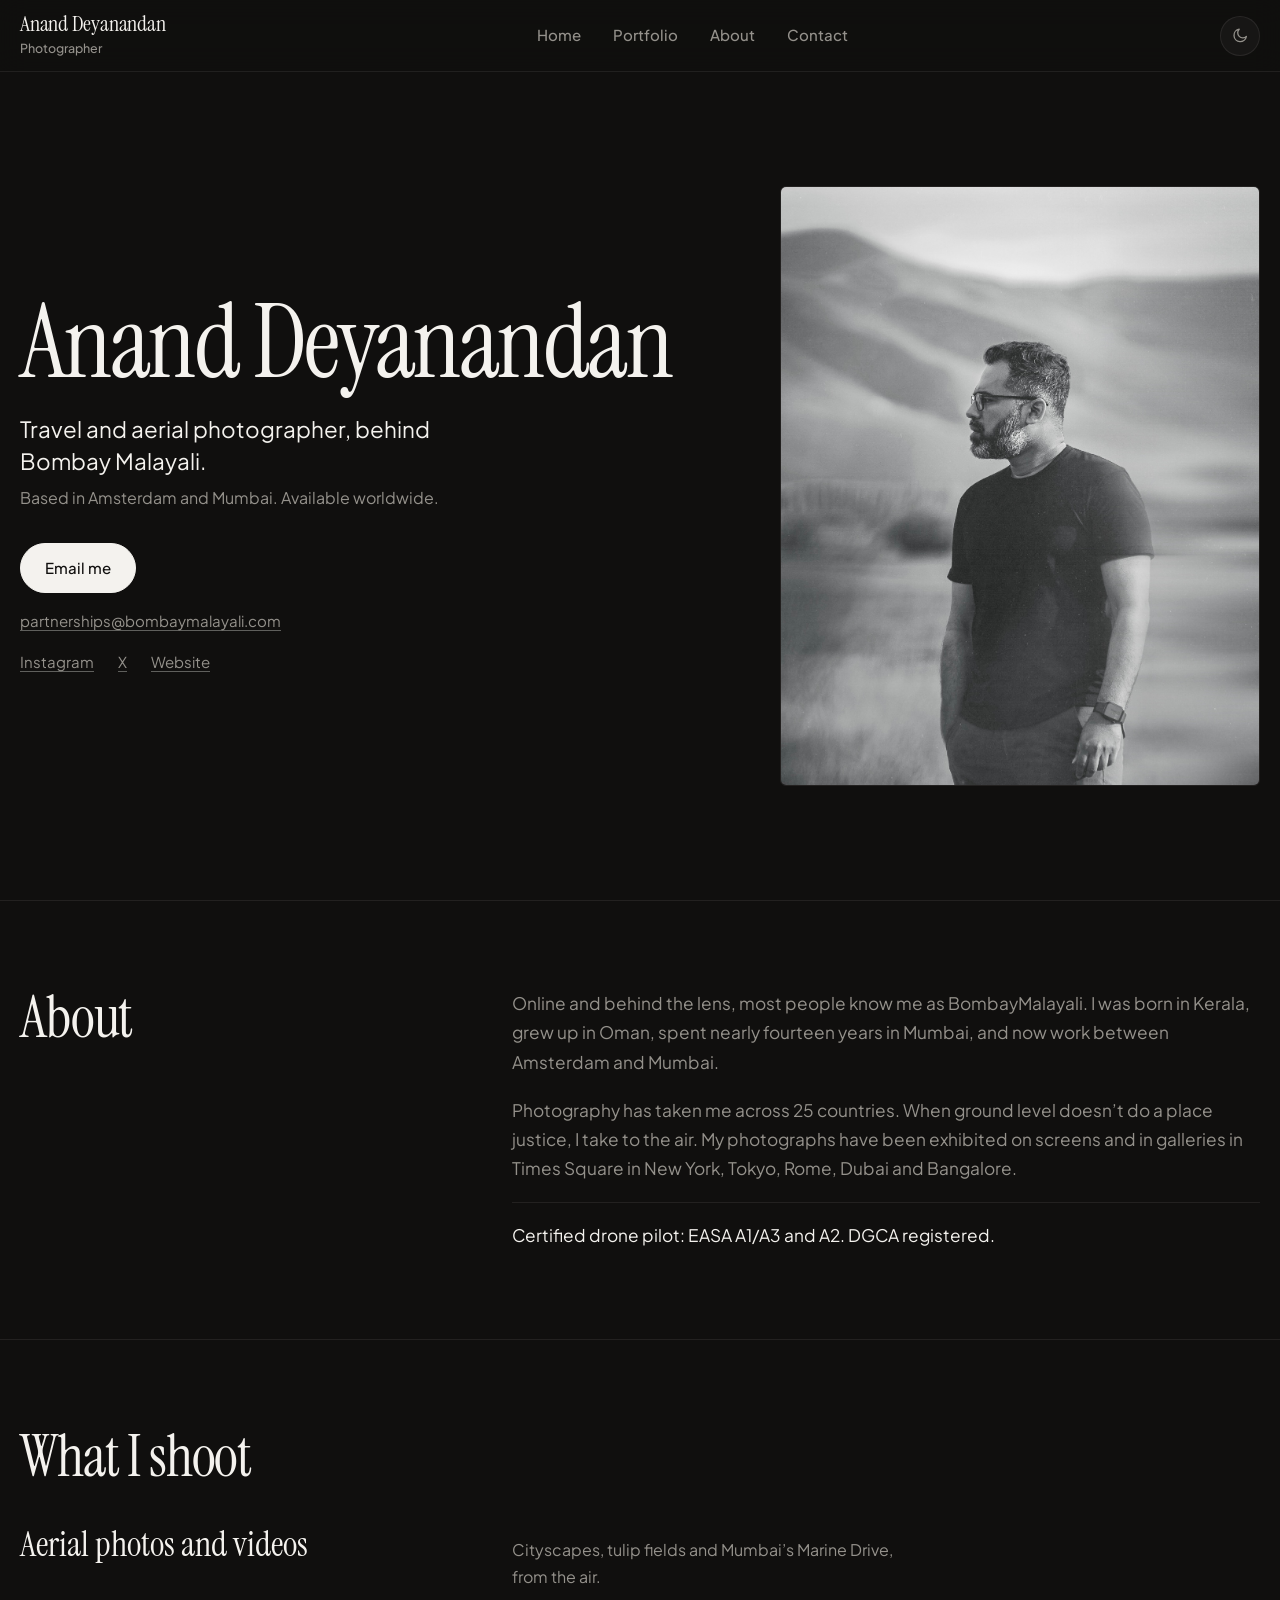
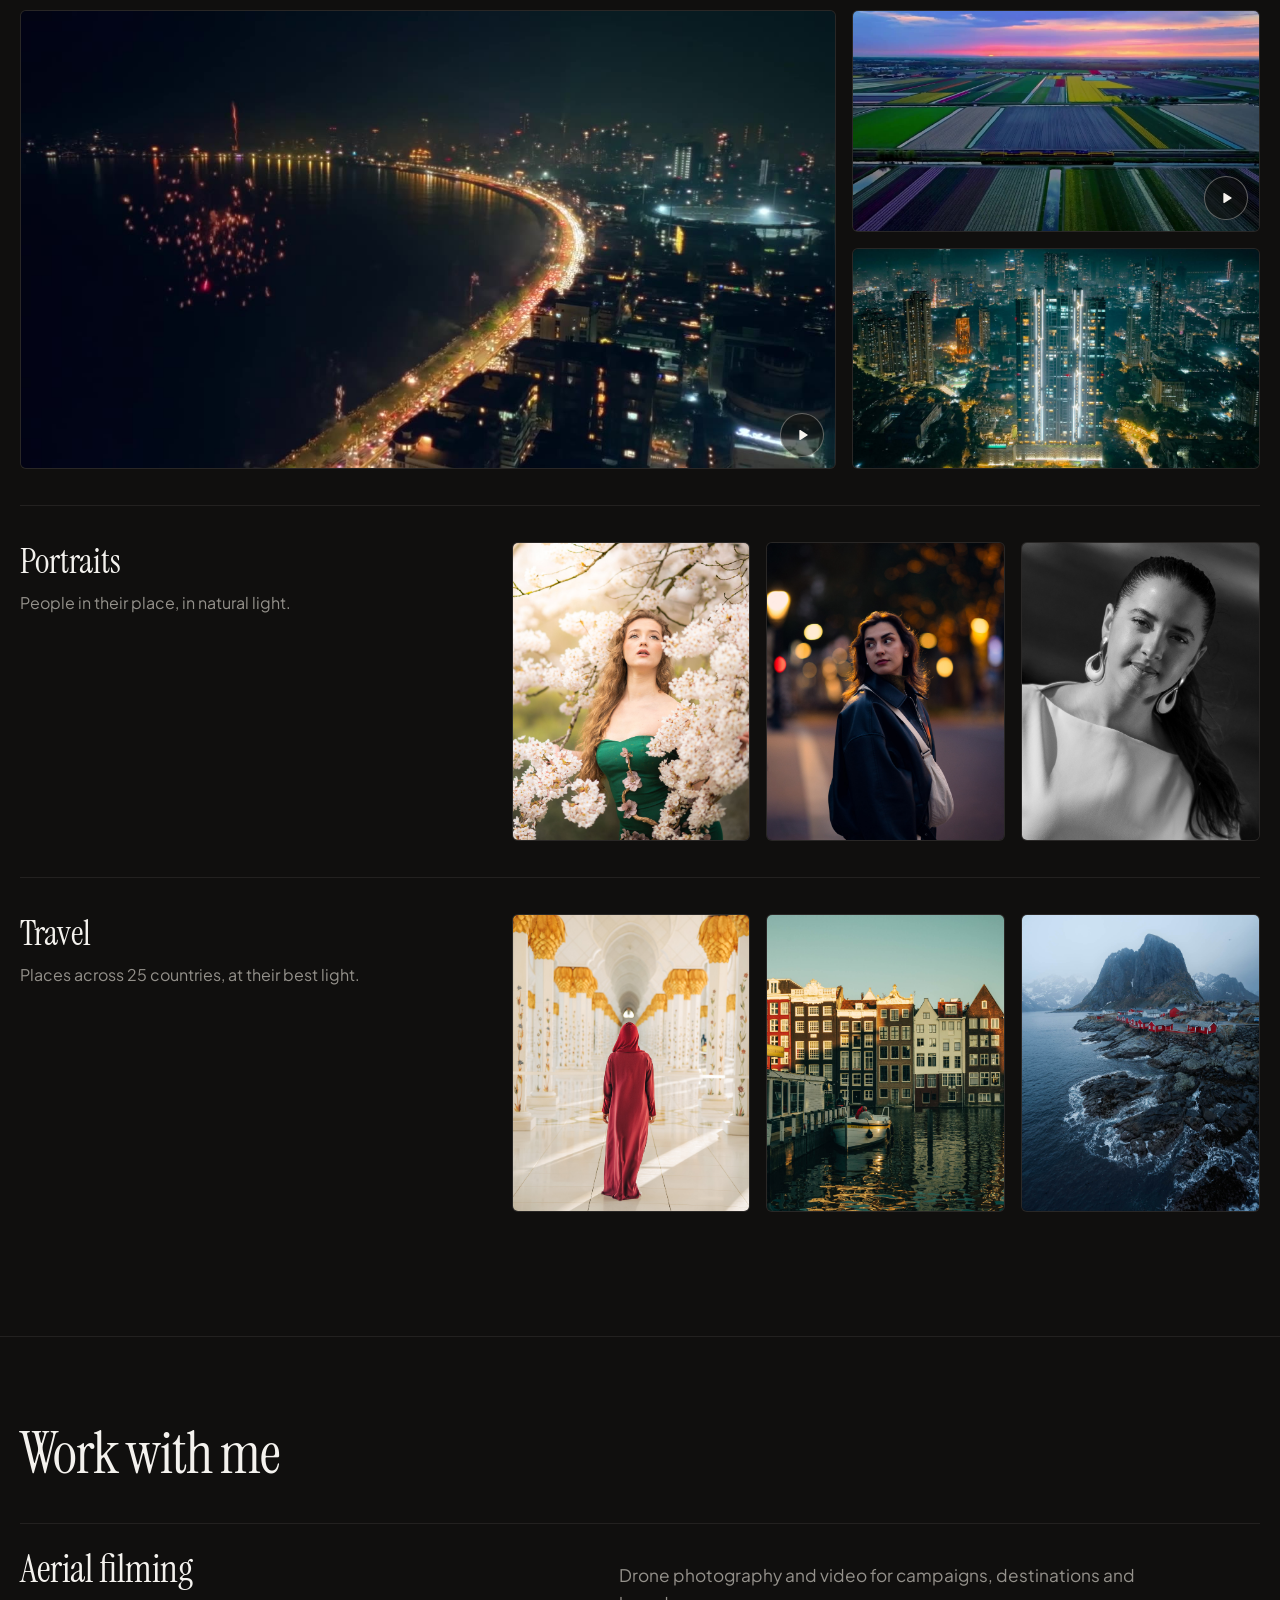
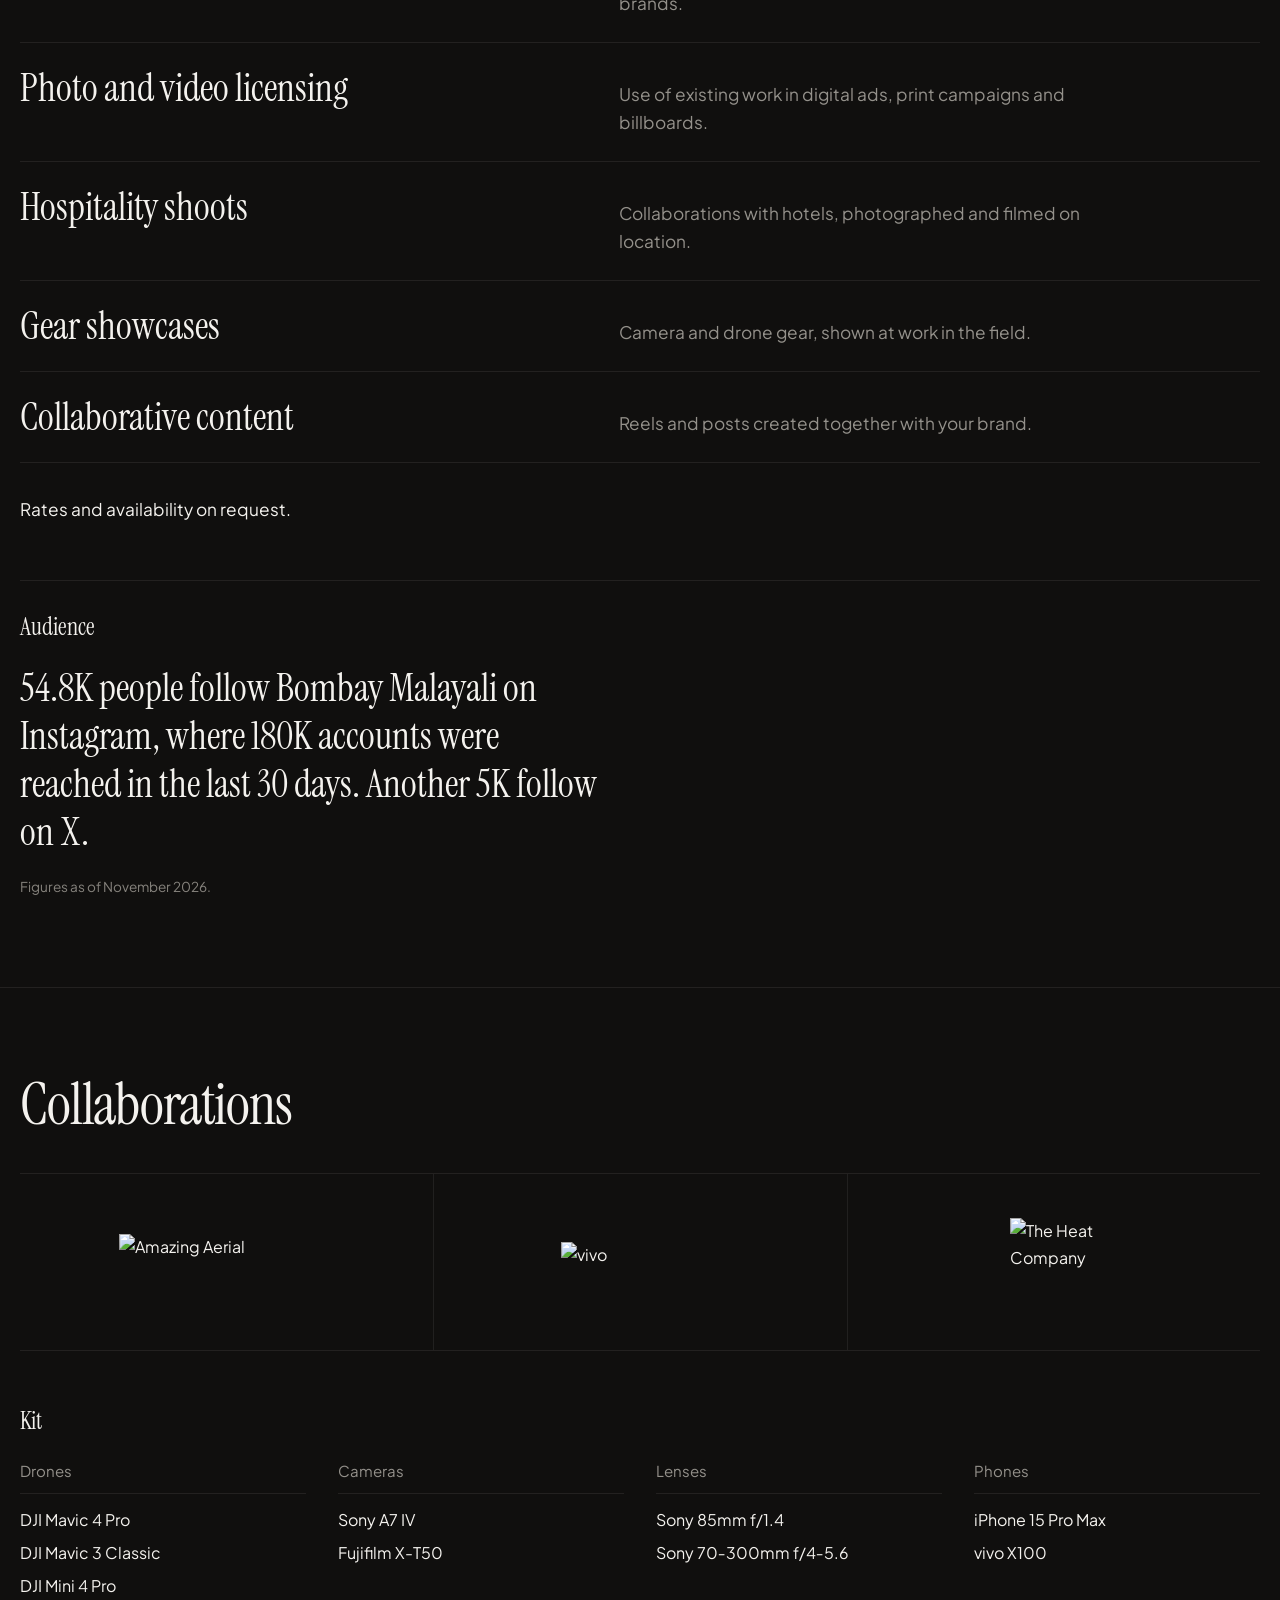
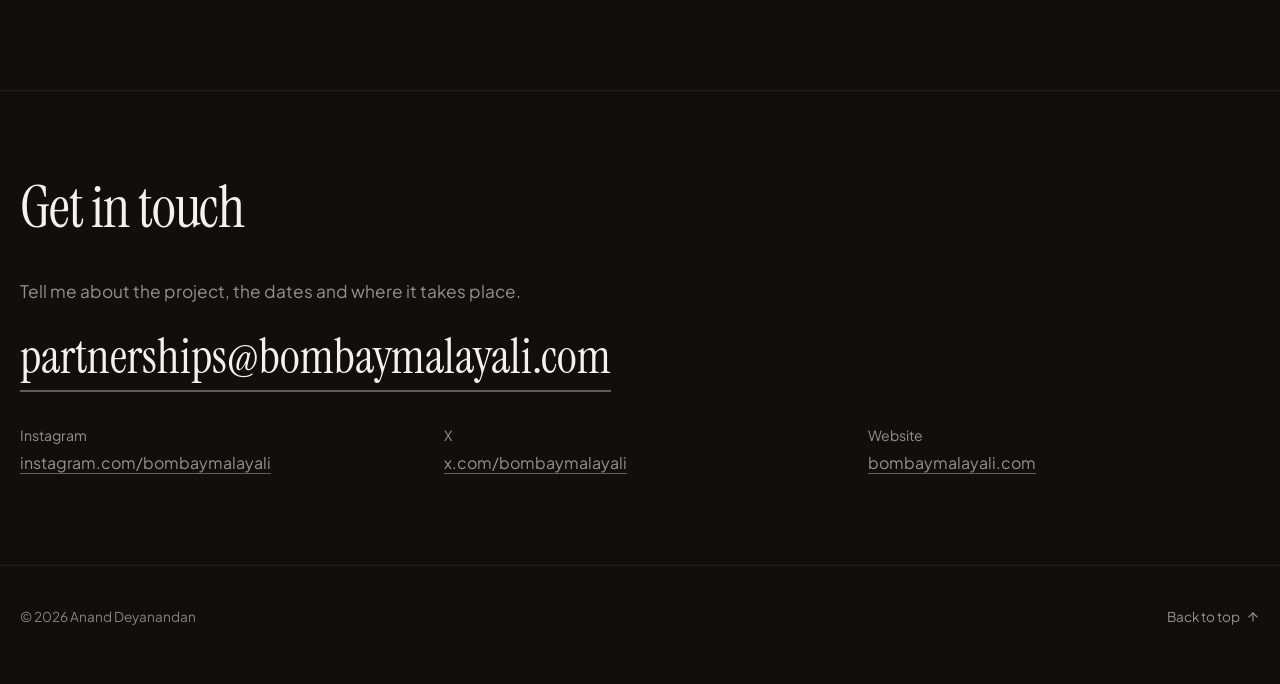
==== commit 18725054: "Add files via upload" ====
--- a/partnership.html
+++ b/partnership.html
@@ -114,13 +114,19 @@
       <div class="wrap">
         <h2 class="kit-title serif" id="shoot-title">What I shoot</h2>
 
-        <div class="kit-pillar">
+        <div class="kit-pillar kit-pillar-aerial">
           <div class="kit-pillar-text">
             <h3 class="serif">Aerial photos and videos</h3>
             <p>Cityscapes, tulip fields and Mumbai’s Marine Drive, from the air.</p>
           </div>
-          <div class="kit-pillar-media kit-media-wide">
-            <img src="images/aerial/aerial-4.jpg" width="2000" height="1498" loading="lazy" alt="Lit towers of a city skyline at night, seen from the air">
+          <div class="kit-pillar-media kit-media-feature">
+            <div class="kit-video">
+              <video src="images/aerial/clip-4.mp4" poster="images/partners/coast-at-night.jpg" muted loop playsinline preload="none" aria-label="Video: Marine Drive in Mumbai at night, with fireworks over the sea"></video>
+              <button class="kit-video-toggle" type="button" aria-label="Pause video" hidden>
+                <svg class="icon-pause" viewBox="0 0 24 24" fill="currentColor" aria-hidden="true"><rect x="6" y="5" width="4" height="14" rx="1"/><rect x="14" y="5" width="4" height="14" rx="1"/></svg>
+                <svg class="icon-play" viewBox="0 0 24 24" fill="currentColor" aria-hidden="true"><path d="M8 5.5v13a1 1 0 0 0 1.5.86l10.5-6.5a1 1 0 0 0 0-1.72L9.5 4.64A1 1 0 0 0 8 5.5z"/></svg>
+              </button>
+            </div>
             <div class="kit-video">
               <video src="images/aerial/clip-1.mp4" poster="images/partners/tulip-fields.jpg" muted loop playsinline preload="none" aria-label="Video: tulip fields in stripes of colour at sunset, with a train crossing"></video>
               <button class="kit-video-toggle" type="button" aria-label="Pause video" hidden>
@@ -128,12 +134,8 @@
                 <svg class="icon-play" viewBox="0 0 24 24" fill="currentColor" aria-hidden="true"><path d="M8 5.5v13a1 1 0 0 0 1.5.86l10.5-6.5a1 1 0 0 0 0-1.72L9.5 4.64A1 1 0 0 0 8 5.5z"/></svg>
               </button>
             </div>
-            <div class="kit-video">
-              <video src="images/aerial/clip-4.mp4" poster="images/partners/coast-at-night.jpg" muted loop playsinline preload="none" aria-label="Video: Marine Drive in Mumbai at night, with fireworks over the sea"></video>
-              <button class="kit-video-toggle" type="button" aria-label="Pause video" hidden>
-                <svg class="icon-pause" viewBox="0 0 24 24" fill="currentColor" aria-hidden="true"><rect x="6" y="5" width="4" height="14" rx="1"/><rect x="14" y="5" width="4" height="14" rx="1"/></svg>
-                <svg class="icon-play" viewBox="0 0 24 24" fill="currentColor" aria-hidden="true"><path d="M8 5.5v13a1 1 0 0 0 1.5.86l10.5-6.5a1 1 0 0 0 0-1.72L9.5 4.64A1 1 0 0 0 8 5.5z"/></svg>
-              </button>
+            <div class="kit-still">
+              <img src="images/aerial/aerial-4.jpg" width="2000" height="1498" loading="lazy" alt="Lit towers of a city skyline at night, seen from the air">
             </div>
           </div>
         </div>
@@ -220,68 +222,61 @@
         </ul>
         <p class="kit-rates">Rates and availability on request.</p>
 
-        <!-- Audience figures. Update the numbers and the date together.
-             To add a figure, copy one <div> block. -->
+        <!-- Audience figures. Update the numbers and the date together. -->
         <div class="kit-audience">
           <h3 class="serif">Audience</h3>
-          <dl class="kit-figures">
-            <div>
-              <dt>Instagram followers</dt>
-              <dd class="serif">54.8K</dd>
-            </div>
-            <div>
-              <dt>Instagram reach, last 30 days</dt>
-              <dd class="serif">180K</dd>
-            </div>
-            <div>
-              <dt>Followers on X</dt>
-              <dd class="serif">5K</dd>
-            </div>
-          </dl>
+          <p class="kit-audience-line serif">54.8K people follow Bombay Malayali on Instagram, where 180K accounts were reached in the last 30 days. Another 5K follow on X.</p>
           <p class="kit-note">Figures as of November 2026.</p>
         </div>
       </div>
     </section>
 
     <!-- ============================================================
-         6. KIT AND COLLABORATIONS
-         ============================================================ -->
-    <section class="kit-section kit-details" aria-label="Kit and collaborations">
-      <div class="wrap kit-details-grid">
-        <div>
-          <h2 class="kit-title serif">Kit</h2>
-          <dl class="kit-gear">
-            <div>
-              <dt>Drones</dt>
-              <dd>DJI Mavic 4 Pro</dd>
-              <dd>DJI Mavic 3 Classic</dd>
-              <dd>DJI Mini 4 Pro</dd>
-            </div>
-            <div>
-              <dt>Cameras</dt>
-              <dd>Sony A7 IV</dd>
-              <dd>Fujifilm X-T50</dd>
-            </div>
-            <div>
-              <dt>Lenses</dt>
-              <dd>Sony 85mm f/1.4</dd>
-              <dd>Sony 70‑300mm f/4‑5.6</dd>
-            </div>
-            <div>
-              <dt>Phones</dt>
-              <dd>iPhone 15 Pro Max</dd>
-              <dd>vivo X100</dd>
-            </div>
-          </dl>
-        </div>
-
-        <div>
-          <h2 class="kit-title serif">Collaborations</h2>
-          <ul class="kit-brands">
-            <li class="serif">Amazing Aerials</li>
-            <li class="serif">vivo</li>
-            <li class="serif">The Heat Company</li>
-          </ul>
+         6. COLLABORATIONS AND KIT
+         Logos are in images/partners/logos/. Amazing Aerial has a light
+         version (dark theme) and a dark version (light theme).
+         ============================================================ -->
+    <section class="kit-section kit-collabs" aria-labelledby="collabs-title">
+      <div class="wrap">
+        <h2 class="kit-title serif" id="collabs-title">Collaborations</h2>
+        <ul class="kit-logos">
+          <li>
+            <img class="kit-logo kit-logo-aa logo-for-dark" src="images/partners/logos/amazing-aerial-light.png" width="381" height="102" alt="Amazing Aerial">
+            <img class="kit-logo kit-logo-aa logo-for-light" src="images/partners/logos/amazing-aerial-dark.png" width="381" height="102" alt="Amazing Aerial">
+          </li>
+          <li>
+            <img class="kit-logo kit-logo-vivo" src="images/partners/logos/vivo.png" width="600" height="157" alt="vivo">
+          </li>
+          <li>
+            <img class="kit-logo kit-logo-heat" src="images/partners/logos/the-heat-company.png" width="200" height="200" alt="The Heat Company">
+          </li>
+        </ul>
+
+        <div class="kit-gear-block">
+          <h3 class="serif">Kit</h3>
+            <dl class="kit-gear">
+              <div>
+                <dt>Drones</dt>
+                <dd>DJI Mavic 4 Pro</dd>
+                <dd>DJI Mavic 3 Classic</dd>
+                <dd>DJI Mini 4 Pro</dd>
+              </div>
+              <div>
+                <dt>Cameras</dt>
+                <dd>Sony A7 IV</dd>
+                <dd>Fujifilm X-T50</dd>
+              </div>
+              <div>
+                <dt>Lenses</dt>
+                <dd>Sony 85mm f/1.4</dd>
+                <dd>Sony 70‑300mm f/4‑5.6</dd>
+              </div>
+              <div>
+                <dt>Phones</dt>
+                <dd>iPhone 15 Pro Max</dd>
+                <dd>vivo X100</dd>
+              </div>
+            </dl>
         </div>
       </div>
     </section>
--- a/partners.css
+++ b/partners.css
@@ -20,9 +20,21 @@
 }
 
 @media (min-width: 900px) {
+  .kit-intro {
+    display: flex;
+    align-items: center;
+    min-height: calc(100svh - 4.5rem);
+    padding: 3rem 0;
+  }
+
   .kit-intro-grid {
-    grid-template-columns: minmax(0, 7fr) minmax(0, 4fr);
+    width: min(100% - 2.5rem, 1360px);
+    grid-template-columns: minmax(0, 7fr) minmax(0, 5fr);
     gap: 5rem;
+  }
+
+  .kit-intro-photo {
+    justify-self: end;
   }
 }
 
@@ -104,7 +116,8 @@
 }
 
 .kit-intro-photo {
-  max-width: 26rem;
+  width: 100%;
+  max-width: 30rem;
 }
 
 .kit-intro-photo img {
@@ -155,27 +168,11 @@
   margin-bottom: 1.5rem;
 }
 
-.kit-figures {
-  display: grid;
-  grid-template-columns: repeat(auto-fit, minmax(min(100%, 12rem), 1fr));
-  gap: 1.5rem 2rem;
-}
-
-.kit-figures div {
-  display: flex;
-  flex-direction: column-reverse;
-  gap: 0.35rem;
-}
-
-.kit-figures dt {
-  font-size: 0.94rem;
-  color: var(--text-muted);
-}
-
-.kit-figures dd {
-  font-size: clamp(2.6rem, 5vw, 3.75rem);
-  line-height: 1;
-  color: var(--text);
+.kit-audience-line {
+  font-size: clamp(1.6rem, 3.2vw, 2.4rem);
+  line-height: 1.25;
+  color: var(--text);
+  max-width: 34ch;
   font-variant-numeric: tabular-nums;
 }
 
@@ -286,13 +283,87 @@
   aspect-ratio: 4 / 5;
 }
 
+/* Aerial: the work brands come for, so it gets the full width and scale */
+@media (min-width: 900px) {
+  .kit-pillar-aerial {
+    grid-template-columns: minmax(0, 1fr);
+  }
+
+  .kit-pillar-aerial .kit-pillar-text {
+    display: grid;
+    grid-template-columns: minmax(0, 4fr) minmax(0, 7fr);
+    gap: 0 4rem;
+    align-items: baseline;
+  }
+}
+
+.kit-media-feature {
+  grid-template-columns: minmax(0, 2fr) minmax(0, 1fr);
+  grid-template-rows: repeat(2, minmax(0, 1fr));
+}
+
+.kit-media-feature > :first-child {
+  grid-row: 1 / span 2;
+}
+
+.kit-media-feature > :first-child video {
+  aspect-ratio: 16 / 9;
+}
+
+/* The two smaller pieces fill whatever height the large video sets */
+.kit-media-feature > :not(:first-child) {
+  position: relative;
+  min-height: 0;
+}
+
+.kit-media-feature > :not(:first-child) img,
+.kit-media-feature > :not(:first-child) video {
+  position: absolute;
+  inset: 0;
+  height: 100%;
+  aspect-ratio: auto;
+}
+
+@media (max-width: 700px) {
+  .kit-media-feature {
+    grid-template-columns: minmax(0, 1fr);
+    grid-template-rows: none;
+  }
+
+  .kit-media-feature > :first-child {
+    grid-row: auto;
+  }
+
+  .kit-media-feature > :not(:first-child) img,
+  .kit-media-feature > :not(:first-child) video {
+    position: static;
+  }
+
+  .kit-media-feature img,
+  .kit-media-feature video {
+    height: auto;
+    aspect-ratio: 16 / 9;
+  }
+}
+
+/* 2. Phones: portraits and travel become a swipeable strip, not thumbnails */
 @media (max-width: 560px) {
-  .kit-pillar-media {
-    gap: 0.5rem;
-  }
-
-  .kit-media-wide {
-    grid-template-columns: minmax(0, 1fr);
+  .kit-media-tall {
+    display: flex;
+    gap: 0.75rem;
+    overflow-x: auto;
+    scroll-snap-type: x mandatory;
+    overscroll-behavior-x: contain;
+    margin-right: -1.25rem;
+    padding-right: 1.25rem;
+    scrollbar-width: thin;
+  }
+
+  .kit-media-tall img {
+    flex: 0 0 72%;
+    width: 72%;
+    min-width: 0;
+    scroll-snap-align: start;
   }
 }
 
@@ -387,27 +458,34 @@
 /* ---------- Work with me ---------- */
 .kit-services {
   list-style: none;
-  display: grid;
-  grid-template-columns: repeat(auto-fit, minmax(min(100%, 16rem), 1fr));
-  gap: 0;
   border-top: 1px solid var(--line);
 }
 
 .kit-services li {
-  padding: 1.6rem 1.5rem 1.6rem 0;
+  display: grid;
+  grid-template-columns: minmax(0, 1fr);
+  gap: 0.4rem 4rem;
+  align-items: baseline;
+  padding: 1.5rem 0;
   border-bottom: 1px solid var(--line);
 }
 
+@media (min-width: 900px) {
+  .kit-services li {
+    grid-template-columns: minmax(0, 5fr) minmax(0, 6fr);
+  }
+}
+
 .kit-services h3 {
-  font-size: 1.5rem;
-  line-height: 1.15;
-  color: var(--text);
-  margin-bottom: 0.45rem;
+  font-size: clamp(1.6rem, 3vw, 2.4rem);
+  line-height: 1.1;
+  color: var(--text);
 }
 
 .kit-services p {
   color: var(--text-muted);
-  max-width: 34ch;
+  font-size: 1.08rem;
+  max-width: 40ch;
 }
 
 .kit-rates {
@@ -416,18 +494,65 @@
   color: var(--text);
 }
 
-/* ---------- Kit and collaborations ---------- */
-.kit-details-grid {
-  display: grid;
-  grid-template-columns: minmax(0, 1fr);
-  gap: 4rem;
-}
-
-@media (min-width: 900px) {
-  .kit-details-grid {
-    grid-template-columns: minmax(0, 7fr) minmax(0, 4fr);
-    gap: 5rem;
-  }
+/* ---------- Collaborations and kit ---------- */
+.kit-logos {
+  list-style: none;
+  display: grid;
+  grid-template-columns: repeat(3, minmax(0, 1fr));
+  border-top: 1px solid var(--line);
+  border-bottom: 1px solid var(--line);
+}
+
+.kit-logos li {
+  display: grid;
+  place-items: center;
+  min-height: 11rem;
+  padding: 2rem 1.5rem;
+}
+
+.kit-logos li + li {
+  border-left: 1px solid var(--line);
+}
+
+.kit-logo {
+  width: auto;
+  max-width: 100%;
+  object-fit: contain;
+}
+
+.kit-logo-aa { height: 3.6rem; }
+.kit-logo-vivo { height: 2.6rem; }
+.kit-logo-heat { height: 5.5rem; }
+
+/* Amazing Aerial: light logo on the dark theme, dark logo on the light theme */
+.logo-for-light { display: none; }
+:root[data-theme="light"] .logo-for-light { display: block; }
+:root[data-theme="light"] .logo-for-dark { display: none; }
+
+@media (max-width: 560px) {
+  .kit-logos {
+    grid-template-columns: minmax(0, 1fr);
+  }
+
+  .kit-logos li {
+    min-height: 7.5rem;
+  }
+
+  .kit-logos li + li {
+    border-left: none;
+    border-top: 1px solid var(--line);
+  }
+}
+
+.kit-gear-block {
+  margin-top: 3.5rem;
+}
+
+.kit-gear-block h3 {
+  font-size: 1.5rem;
+  line-height: 1.15;
+  color: var(--text);
+  margin-bottom: 1.5rem;
 }
 
 .kit-gear {
@@ -447,22 +572,6 @@
 .kit-gear dd {
   color: var(--text);
   padding: 0.2rem 0;
-}
-
-.kit-brands {
-  list-style: none;
-}
-
-.kit-brands li {
-  font-size: clamp(1.6rem, 3vw, 2.2rem);
-  line-height: 1.2;
-  color: var(--text);
-  padding: 0.55rem 0;
-  border-bottom: 1px solid var(--line);
-}
-
-.kit-brands li:first-child {
-  border-top: 1px solid var(--line);
 }
 
 /* ---------- Contact ---------- */
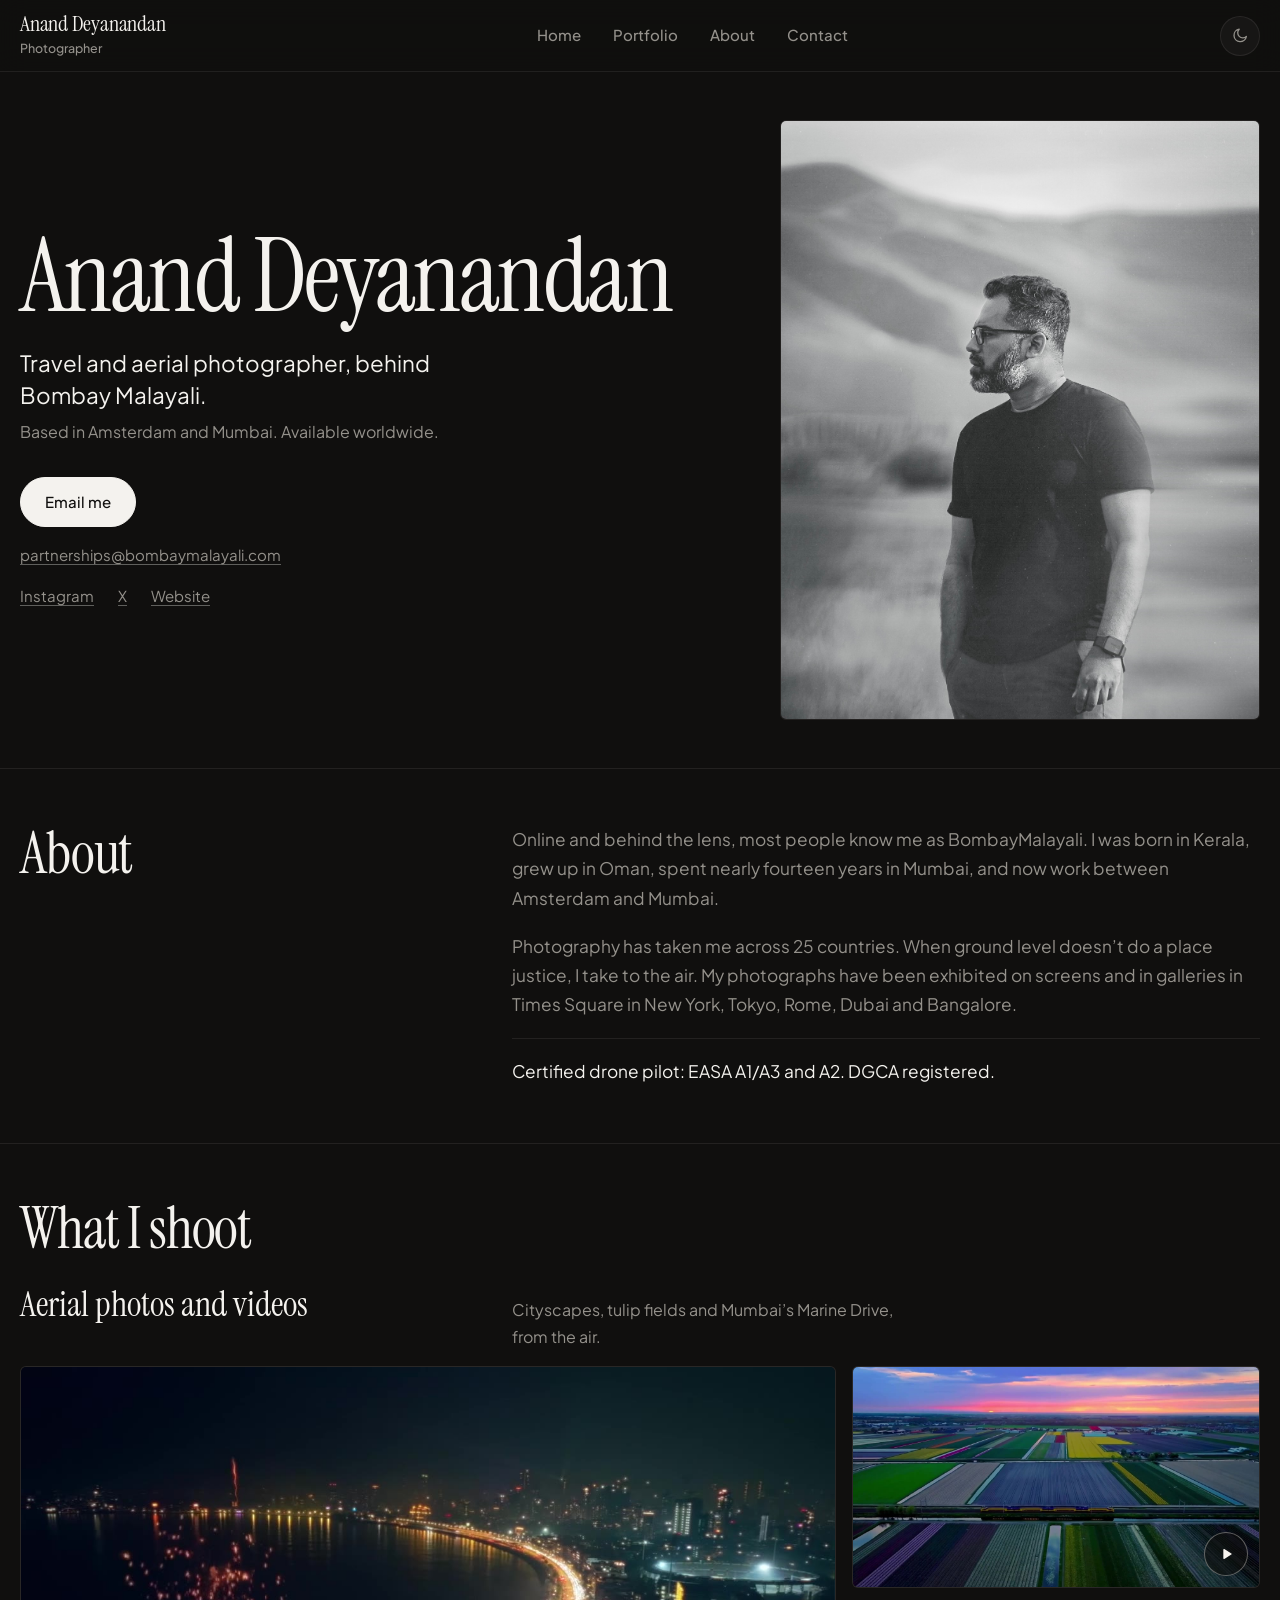
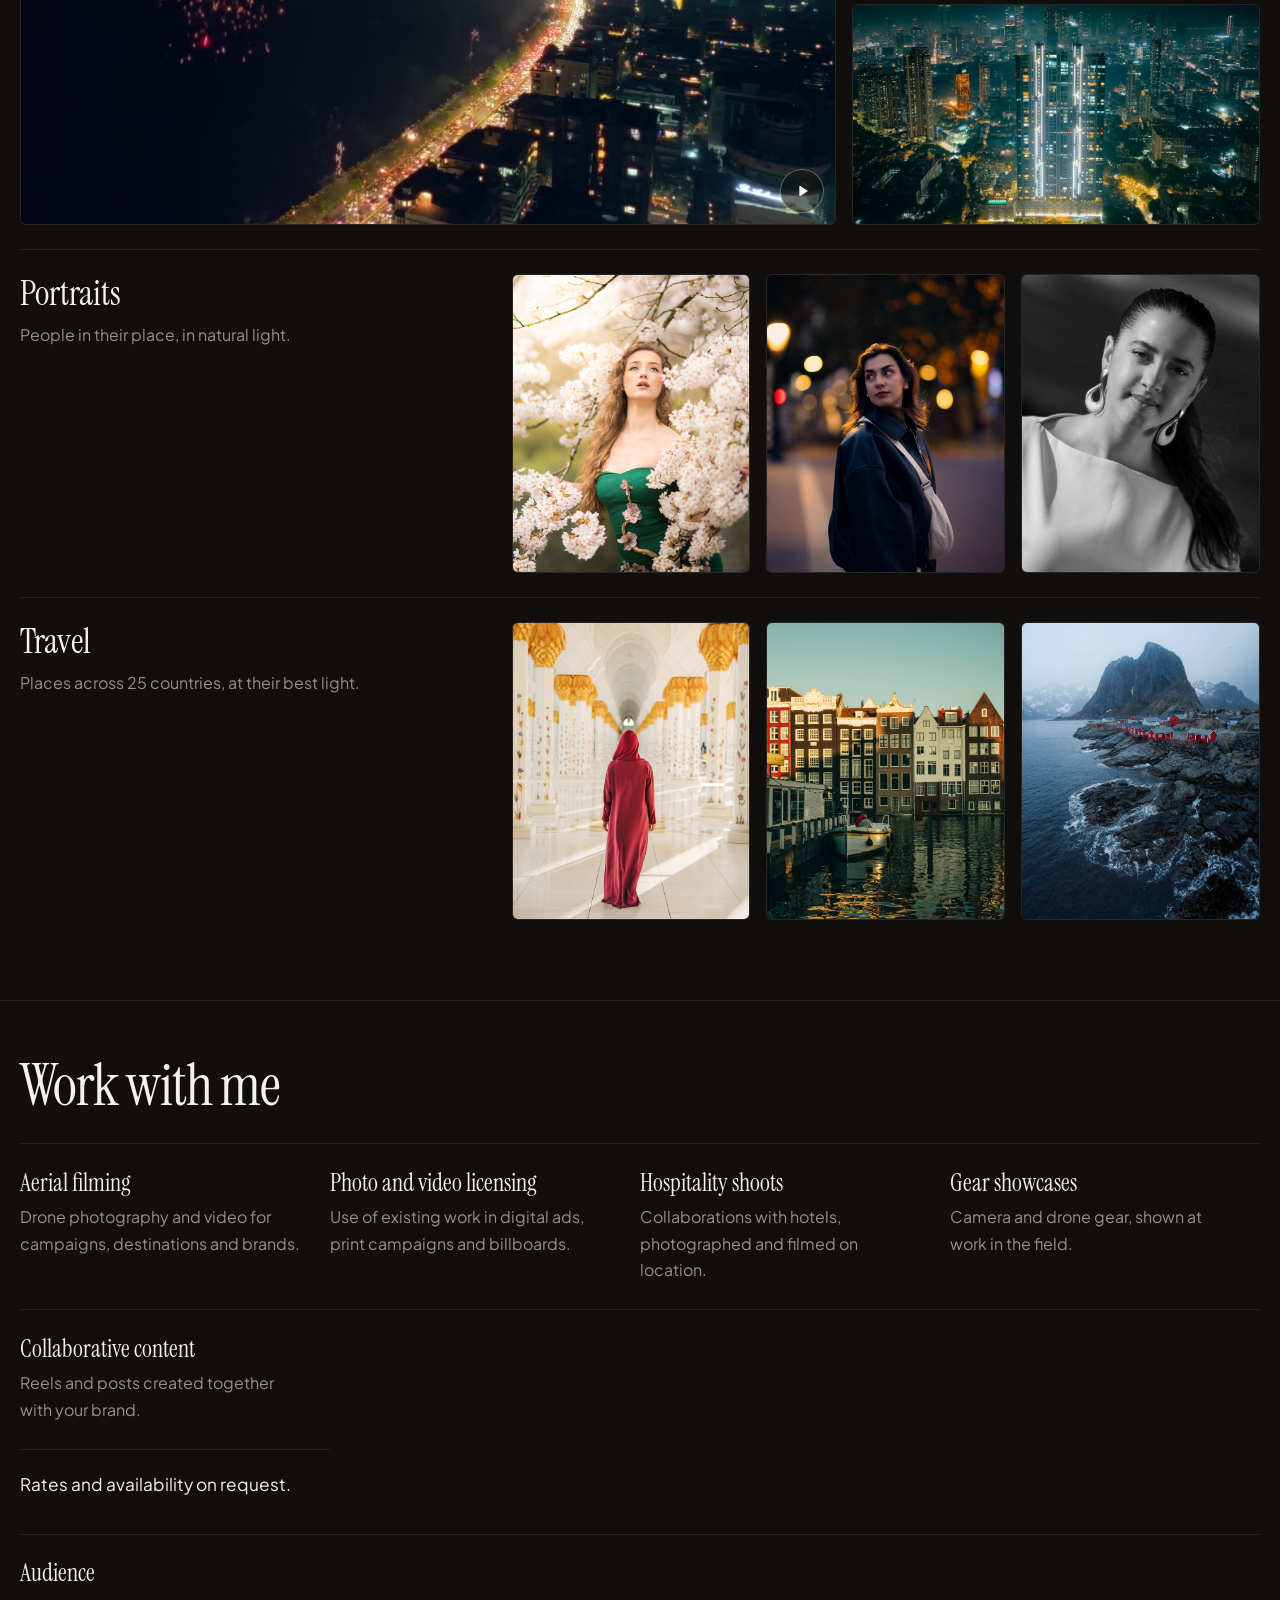
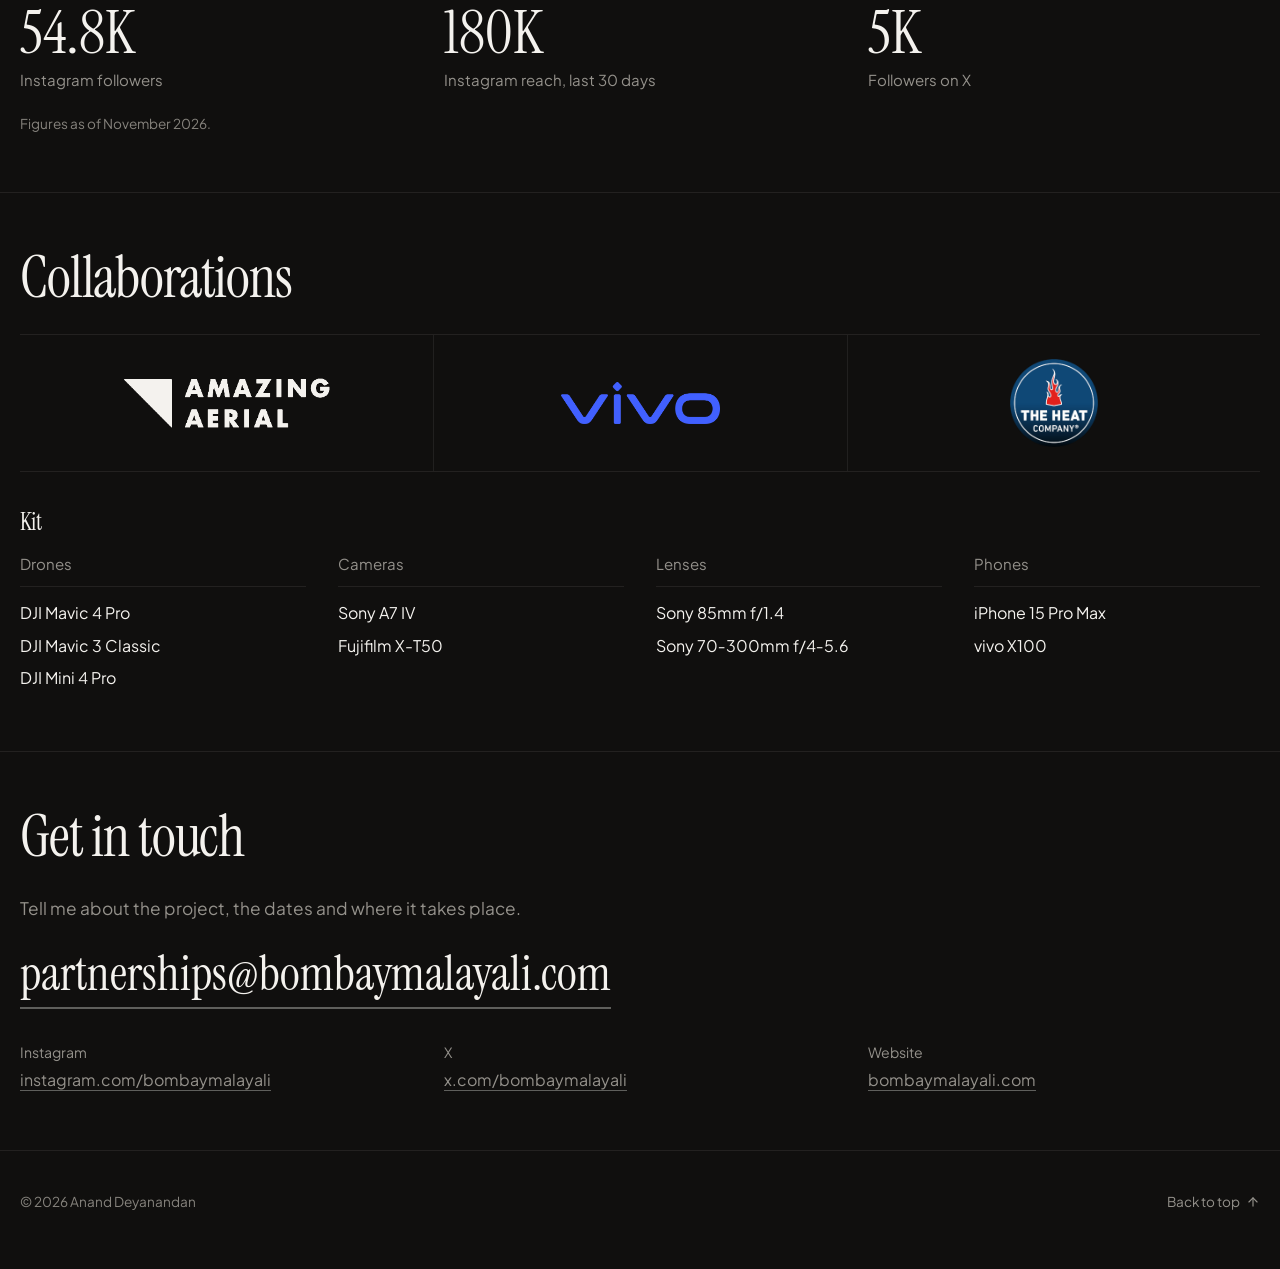
==== commit 7579c511: "Add files via upload" ====
--- a/partnership.html
+++ b/partnership.html
@@ -222,10 +222,24 @@
         </ul>
         <p class="kit-rates">Rates and availability on request.</p>
 
-        <!-- Audience figures. Update the numbers and the date together. -->
+        <!-- Audience figures. Update the numbers and the date together.
+             To add a figure, copy one <div> block. -->
         <div class="kit-audience">
           <h3 class="serif">Audience</h3>
-          <p class="kit-audience-line serif">54.8K people follow Bombay Malayali on Instagram, where 180K accounts were reached in the last 30 days. Another 5K follow on X.</p>
+          <dl class="kit-figures">
+            <div>
+              <dt>Instagram followers</dt>
+              <dd class="serif">54.8K</dd>
+            </div>
+            <div>
+              <dt>Instagram reach, last 30 days</dt>
+              <dd class="serif">180K</dd>
+            </div>
+            <div>
+              <dt>Followers on X</dt>
+              <dd class="serif">5K</dd>
+            </div>
+          </dl>
           <p class="kit-note">Figures as of November 2026.</p>
         </div>
       </div>
--- a/partners.css
+++ b/partners.css
@@ -9,7 +9,7 @@
 
 /* ---------- Introduction ---------- */
 .kit-intro {
-  padding: 4.5rem 0 3.5rem;
+  padding: 3rem 0 3rem;
 }
 
 .kit-intro-grid {
@@ -20,13 +20,6 @@
 }
 
 @media (min-width: 900px) {
-  .kit-intro {
-    display: flex;
-    align-items: center;
-    min-height: calc(100svh - 4.5rem);
-    padding: 3rem 0;
-  }
-
   .kit-intro-grid {
     width: min(100% - 2.5rem, 1360px);
     grid-template-columns: minmax(0, 7fr) minmax(0, 5fr);
@@ -156,8 +149,8 @@
 
 /* ---------- Audience figures ---------- */
 .kit-audience {
-  margin-top: 3.5rem;
-  padding-top: 2rem;
+  margin-top: 2.25rem;
+  padding-top: 1.5rem;
   border-top: 1px solid var(--line);
 }
 
@@ -165,14 +158,30 @@
   font-size: 1.5rem;
   line-height: 1.15;
   color: var(--text);
-  margin-bottom: 1.5rem;
-}
-
-.kit-audience-line {
-  font-size: clamp(1.6rem, 3.2vw, 2.4rem);
-  line-height: 1.25;
-  color: var(--text);
-  max-width: 34ch;
+  margin-bottom: 1rem;
+}
+
+.kit-figures {
+  display: grid;
+  grid-template-columns: repeat(auto-fit, minmax(min(100%, 12rem), 1fr));
+  gap: 1.5rem 2rem;
+}
+
+.kit-figures div {
+  display: flex;
+  flex-direction: column-reverse;
+  gap: 0.35rem;
+}
+
+.kit-figures dt {
+  font-size: 0.94rem;
+  color: var(--text-muted);
+}
+
+.kit-figures dd {
+  font-size: clamp(2.6rem, 5vw, 3.75rem);
+  line-height: 1;
+  color: var(--text);
   font-variant-numeric: tabular-nums;
 }
 
@@ -184,7 +193,7 @@
 
 /* ---------- Shared section frame ---------- */
 .kit-section {
-  padding: 5.5rem 0;
+  padding: 3.5rem 0;
   border-top: 1px solid var(--line);
 }
 
@@ -193,7 +202,31 @@
   line-height: 1;
   letter-spacing: -0.02em;
   color: var(--text);
-  margin-bottom: 2.5rem;
+  margin-bottom: 1.75rem;
+}
+
+/* Phones: tighter rhythm, less scrolling */
+@media (max-width: 560px) {
+  .kit-section {
+    padding: 2.5rem 0;
+  }
+
+  .kit-title {
+    margin-bottom: 1.25rem;
+  }
+
+  .kit-intro {
+    padding: 2rem 0 2.5rem;
+  }
+
+  .kit-services li {
+    padding: 1rem 0;
+  }
+
+  .kit-gear {
+    grid-template-columns: repeat(2, minmax(0, 1fr));
+    gap: 1.5rem 1.25rem;
+  }
 }
 
 /* ---------- About ---------- */
@@ -229,8 +262,8 @@
 .kit-pillar {
   display: grid;
   grid-template-columns: minmax(0, 1fr);
-  gap: 1.25rem 4rem;
-  padding: 2.25rem 0;
+  gap: 1rem 4rem;
+  padding: 1.5rem 0;
   border-top: 1px solid var(--line);
 }
 
@@ -458,38 +491,31 @@
 /* ---------- Work with me ---------- */
 .kit-services {
   list-style: none;
+  display: grid;
+  grid-template-columns: repeat(auto-fit, minmax(min(100%, 16rem), 1fr));
+  gap: 0;
   border-top: 1px solid var(--line);
 }
 
 .kit-services li {
-  display: grid;
-  grid-template-columns: minmax(0, 1fr);
-  gap: 0.4rem 4rem;
-  align-items: baseline;
-  padding: 1.5rem 0;
+  padding: 1.6rem 1.5rem 1.6rem 0;
   border-bottom: 1px solid var(--line);
 }
 
-@media (min-width: 900px) {
-  .kit-services li {
-    grid-template-columns: minmax(0, 5fr) minmax(0, 6fr);
-  }
-}
-
 .kit-services h3 {
-  font-size: clamp(1.6rem, 3vw, 2.4rem);
-  line-height: 1.1;
-  color: var(--text);
+  font-size: 1.5rem;
+  line-height: 1.15;
+  color: var(--text);
+  margin-bottom: 0.45rem;
 }
 
 .kit-services p {
   color: var(--text-muted);
-  font-size: 1.08rem;
-  max-width: 40ch;
+  max-width: 34ch;
 }
 
 .kit-rates {
-  margin-top: 2rem;
+  margin-top: 1.25rem;
   font-size: 1.08rem;
   color: var(--text);
 }
@@ -506,8 +532,8 @@
 .kit-logos li {
   display: grid;
   place-items: center;
-  min-height: 11rem;
-  padding: 2rem 1.5rem;
+  min-height: 8rem;
+  padding: 1.5rem;
 }
 
 .kit-logos li + li {
@@ -545,14 +571,14 @@
 }
 
 .kit-gear-block {
-  margin-top: 3.5rem;
+  margin-top: 2.25rem;
 }
 
 .kit-gear-block h3 {
   font-size: 1.5rem;
   line-height: 1.15;
   color: var(--text);
-  margin-bottom: 1.5rem;
+  margin-bottom: 1rem;
 }
 
 .kit-gear {
